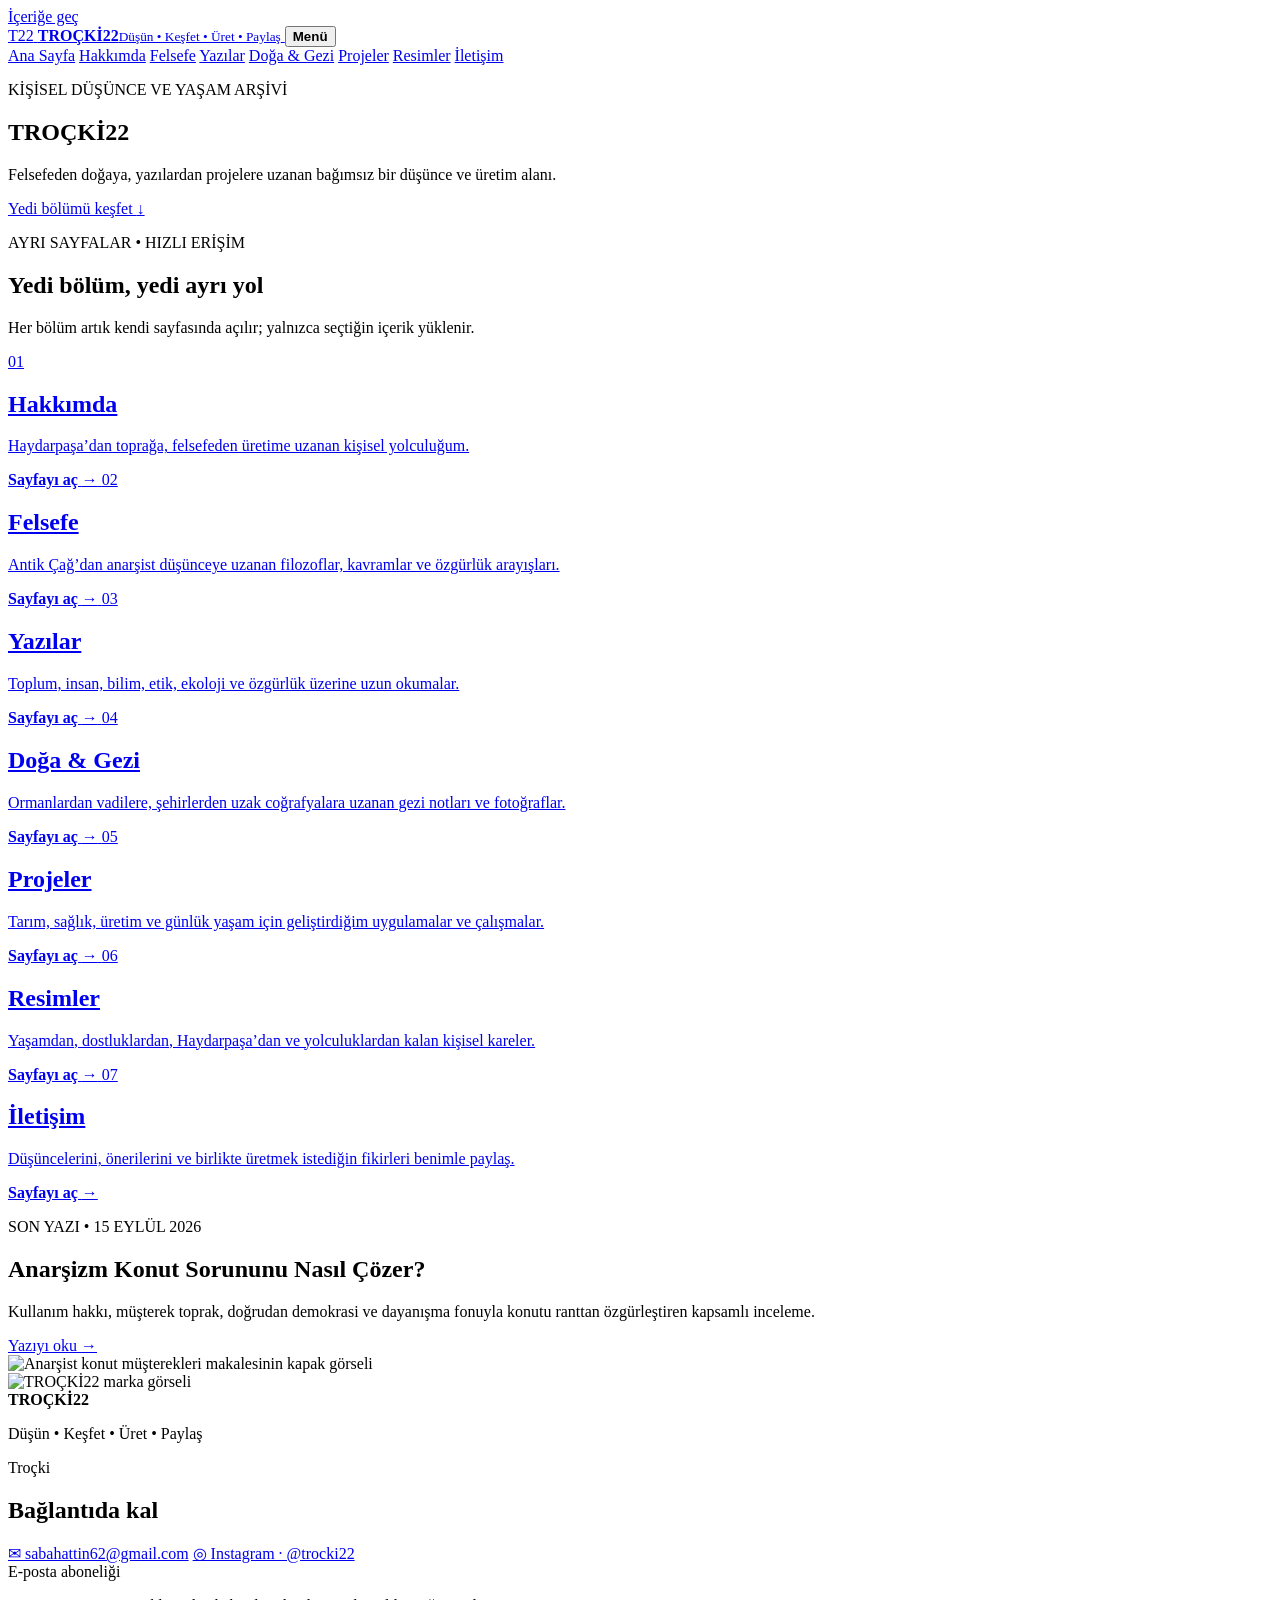
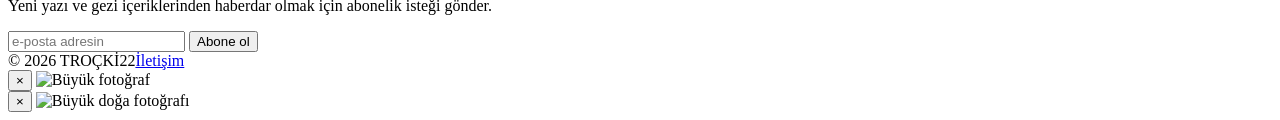
==== index.html @ ba54dfe8 "Add files via upload" ====
<!doctype html>
<html lang="tr">
<head>
  <meta charset="utf-8">
  <meta name="viewport" content="width=device-width,initial-scale=1,viewport-fit=cover">
  <meta name="description" content="TROÇKİ22 — felsefe, doğa, gezi, yazılar, projeler ve kişisel fotoğraf arşivi.">
  <title>TROÇKİ22 · Düşün, Keşfet, Üret, Paylaş</title>
  <link rel="stylesheet" href="assets/css/legacy.css">
  <link rel="stylesheet" href="assets/css/site.css">
  <script defer src="assets/js/site.js"></script>
</head>
<body data-page="home">
  <a class="skip-link" href="#icerik">İçeriğe geç</a>
<header class="site-header">
  <a class="site-logo" href="index.html" aria-label="TROÇKİ22 ana sayfa">
    <span class="site-logo-mark">T22</span>
    <span><strong>TROÇKİ22</strong><small>Düşün • Keşfet • Üret • Paylaş</small></span>
  </a>
  <button class="nav-toggle" type="button" aria-expanded="false" aria-controls="siteNav">
    <span></span><span></span><span></span><b>Menü</b>
  </button>
  <nav class="site-nav" id="siteNav" aria-label="Ana menü">
    <a href="index.html" aria-current="page" class="active">Ana Sayfa</a>
<a href="hakkimda.html">Hakkımda</a>
<a href="felsefe.html">Felsefe</a>
<a href="yazilar.html">Yazılar</a>
<a href="doga-gezi.html">Doğa &amp; Gezi</a>
<a href="projeler.html">Projeler</a>
<a href="resimler.html">Resimler</a>
<a href="iletisim.html">İletişim</a>
  </nav>
</header>
  <main id="icerik">
    <section class="home-hero" style="--hero-image:url('assets/images/img-61cc40afbd11060c0e41.webp')">
      <div class="home-hero-copy">
        <p class="eyebrow">KİŞİSEL DÜŞÜNCE VE YAŞAM ARŞİVİ</p>
        <h1>TROÇKİ<span>22</span></h1>
        <p>Felsefeden doğaya, yazılardan projelere uzanan bağımsız bir düşünce ve üretim alanı.</p>
        <a href="#bolumler">Yedi bölümü keşfet <span aria-hidden="true">↓</span></a>
      </div>
    </section>
    <section class="home-sections" id="bolumler">
      <header><p class="eyebrow">AYRI SAYFALAR • HIZLI ERİŞİM</p><h2>Yedi bölüm, yedi ayrı yol</h2><p>Her bölüm artık kendi sayfasında açılır; yalnızca seçtiğin içerik yüklenir.</p></header>
      <div class="section-card-grid"><a class="section-card" href="hakkimda.html">
  <span class="section-number">01</span>
  <h2>Hakkımda</h2>
  <p>Haydarpaşa’dan toprağa, felsefeden üretime uzanan kişisel yolculuğum.</p>
  <b>Sayfayı aç <span aria-hidden="true">→</span></b>
</a><a class="section-card" href="felsefe.html">
  <span class="section-number">02</span>
  <h2>Felsefe</h2>
  <p>Antik Çağ’dan anarşist düşünceye uzanan filozoflar, kavramlar ve özgürlük arayışları.</p>
  <b>Sayfayı aç <span aria-hidden="true">→</span></b>
</a><a class="section-card" href="yazilar.html">
  <span class="section-number">03</span>
  <h2>Yazılar</h2>
  <p>Toplum, insan, bilim, etik, ekoloji ve özgürlük üzerine uzun okumalar.</p>
  <b>Sayfayı aç <span aria-hidden="true">→</span></b>
</a><a class="section-card" href="doga-gezi.html">
  <span class="section-number">04</span>
  <h2>Doğa &amp; Gezi</h2>
  <p>Ormanlardan vadilere, şehirlerden uzak coğrafyalara uzanan gezi notları ve fotoğraflar.</p>
  <b>Sayfayı aç <span aria-hidden="true">→</span></b>
</a><a class="section-card" href="projeler.html">
  <span class="section-number">05</span>
  <h2>Projeler</h2>
  <p>Tarım, sağlık, üretim ve günlük yaşam için geliştirdiğim uygulamalar ve çalışmalar.</p>
  <b>Sayfayı aç <span aria-hidden="true">→</span></b>
</a><a class="section-card" href="resimler.html">
  <span class="section-number">06</span>
  <h2>Resimler</h2>
  <p>Yaşamdan, dostluklardan, Haydarpaşa’dan ve yolculuklardan kalan kişisel kareler.</p>
  <b>Sayfayı aç <span aria-hidden="true">→</span></b>
</a><a class="section-card" href="iletisim.html">
  <span class="section-number">07</span>
  <h2>İletişim</h2>
  <p>Düşüncelerini, önerilerini ve birlikte üretmek istediğin fikirleri benimle paylaş.</p>
  <b>Sayfayı aç <span aria-hidden="true">→</span></b>
</a></div>
      <aside class="home-latest-writing">
        <div>
          <p class="eyebrow">SON YAZI • 15 EYLÜL 2026</p>
          <h2>Anarşizm Konut Sorununu Nasıl Çözer?</h2>
          <p>Kullanım hakkı, müşterek toprak, doğrudan demokrasi ve dayanışma fonuyla konutu ranttan özgürleştiren kapsamlı inceleme.</p>
          <a href="yazilar.html#writing-anarsizm-konut-sorunu">Yazıyı oku <span aria-hidden="true">→</span></a>
        </div>
        <img src="assets/images/anarsizm-konut-kapak.webp" alt="Anarşist konut müşterekleri makalesinin kapak görseli" loading="lazy" decoding="async">
      </aside>
    </section>
  </main>
  <footer class="site-footer">
  <div class="footer-grid">
    <div class="footer-brand">
      <img src="assets/images/img-24638239a291be96070a.webp" alt="TROÇKİ22 marka görseli" loading="lazy" decoding="async">
      <div><strong>TROÇKİ22</strong><p>Düşün • Keşfet • Üret • Paylaş</p><span class="signature">Troçki</span></div>
    </div>
    <div class="footer-contact">
      <h2>Bağlantıda kal</h2>
      <a href="mailto:sabahattin62@gmail.com">✉ sabahattin62@gmail.com</a>
      <a href="https://www.instagram.com/trocki22/" target="_blank" rel="noopener">◎ Instagram · @trocki22</a>
    </div>
    <form class="subscribe-form" data-subscribe novalidate>
      <label for="subscribeEmail">E-posta aboneliği</label>
      <p>Yeni yazı ve gezi içeriklerinden haberdar olmak için abonelik isteği gönder.</p>
      <div class="subscribe-row">
        <input id="subscribeEmail" name="email" type="email" inputmode="email" autocomplete="email" placeholder="e-posta adresin" required>
        <button type="submit">Abone ol</button>
      </div>
      <span class="form-status" role="status" aria-live="polite"></span>
    </form>
  </div>
  <div class="footer-bottom"><span>© 2026 TROÇKİ22</span><a href="iletisim.html">İletişim</a></div>
</footer>
  <div class="toast" id="toast" role="status" aria-live="polite"></div>
<div class="lightbox" id="lightbox" onclick="closeLightbox(event)">
  <button aria-label="Fotoğrafı kapat" type="button" onclick="closeLightbox()">×</button>
  <img alt="Büyük fotoğraf" id="lightboxImg">
</div>
<div class="doga-lightbox" id="dogaLightbox" onclick="if(event.target===this) closeDogaLightbox()">
  <button aria-label="Fotoğrafı kapat" class="doga-lightbox-close" type="button" onclick="closeDogaLightbox()">×</button>
  <img alt="Büyük doğa fotoğrafı" id="dogaLightboxImg">
  <div class="doga-lightbox-caption" id="dogaLightboxCaption"></div>
</div>
</body>
</html>
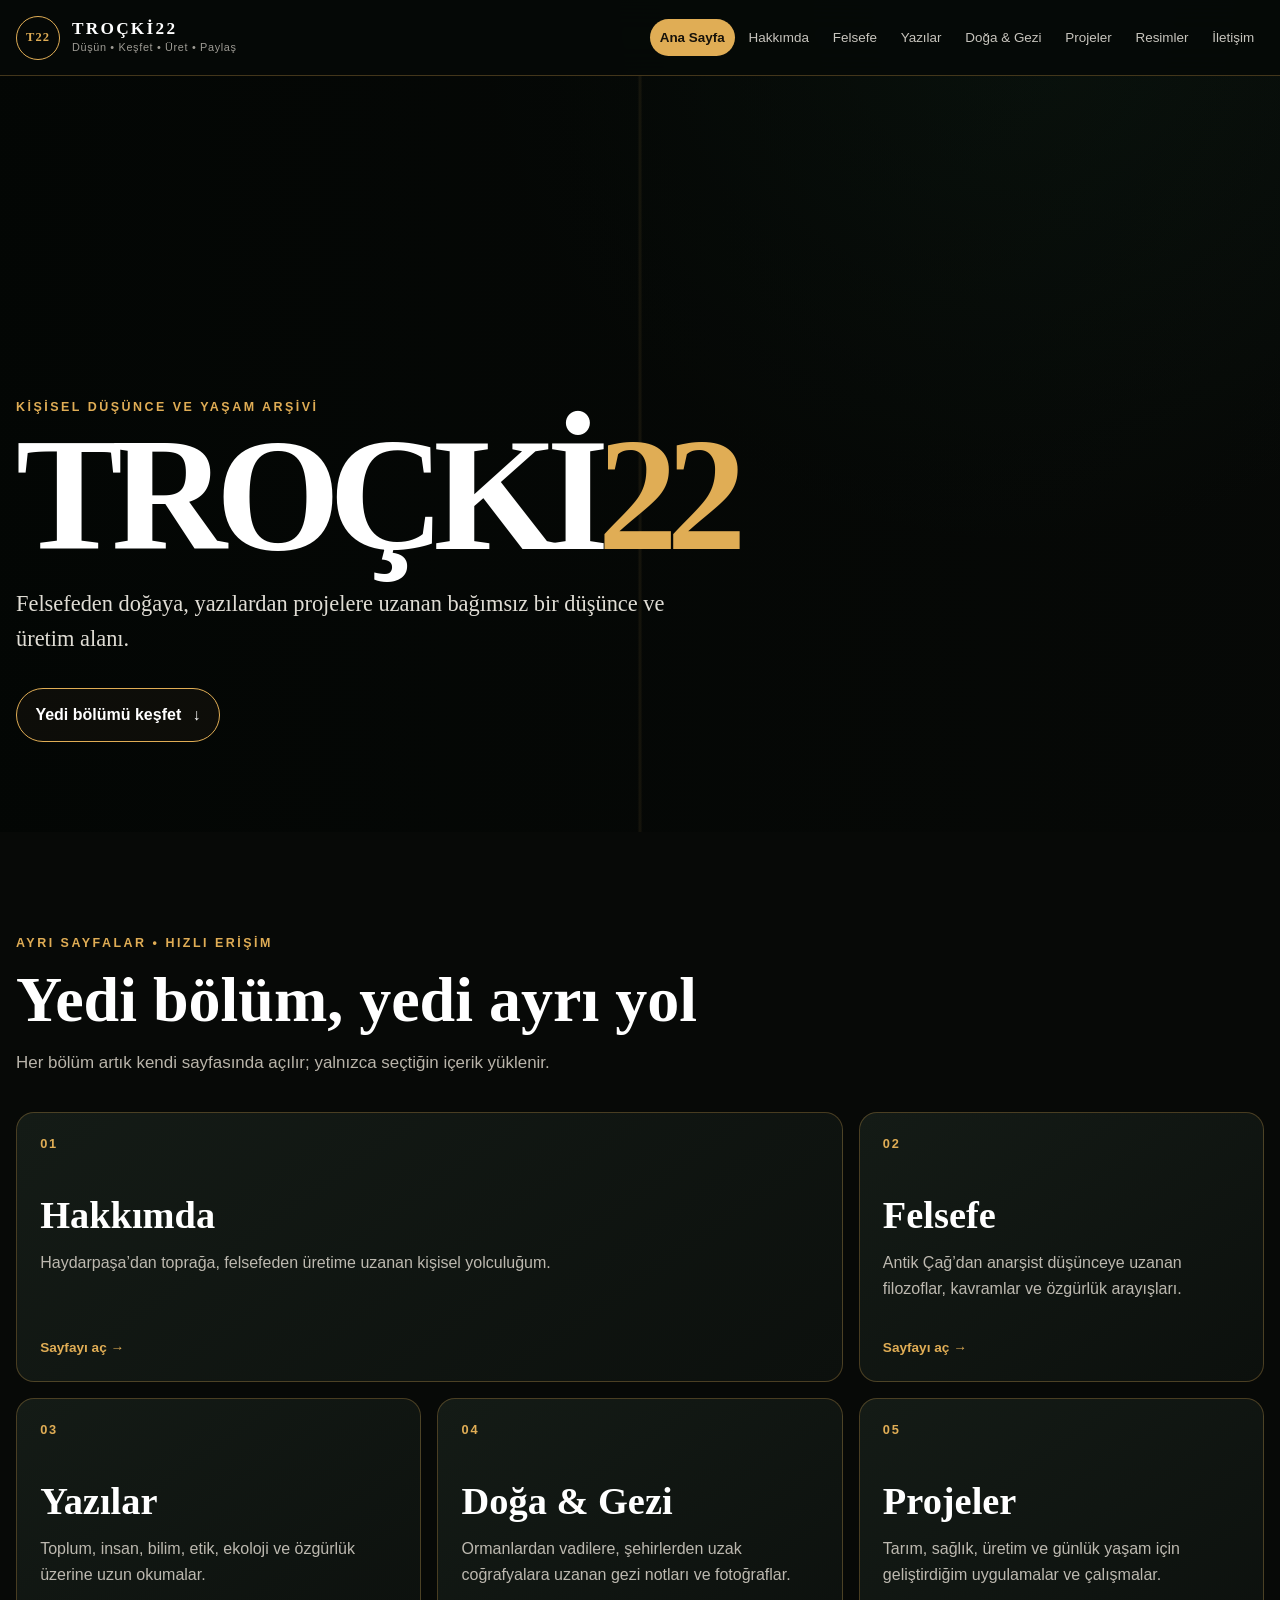
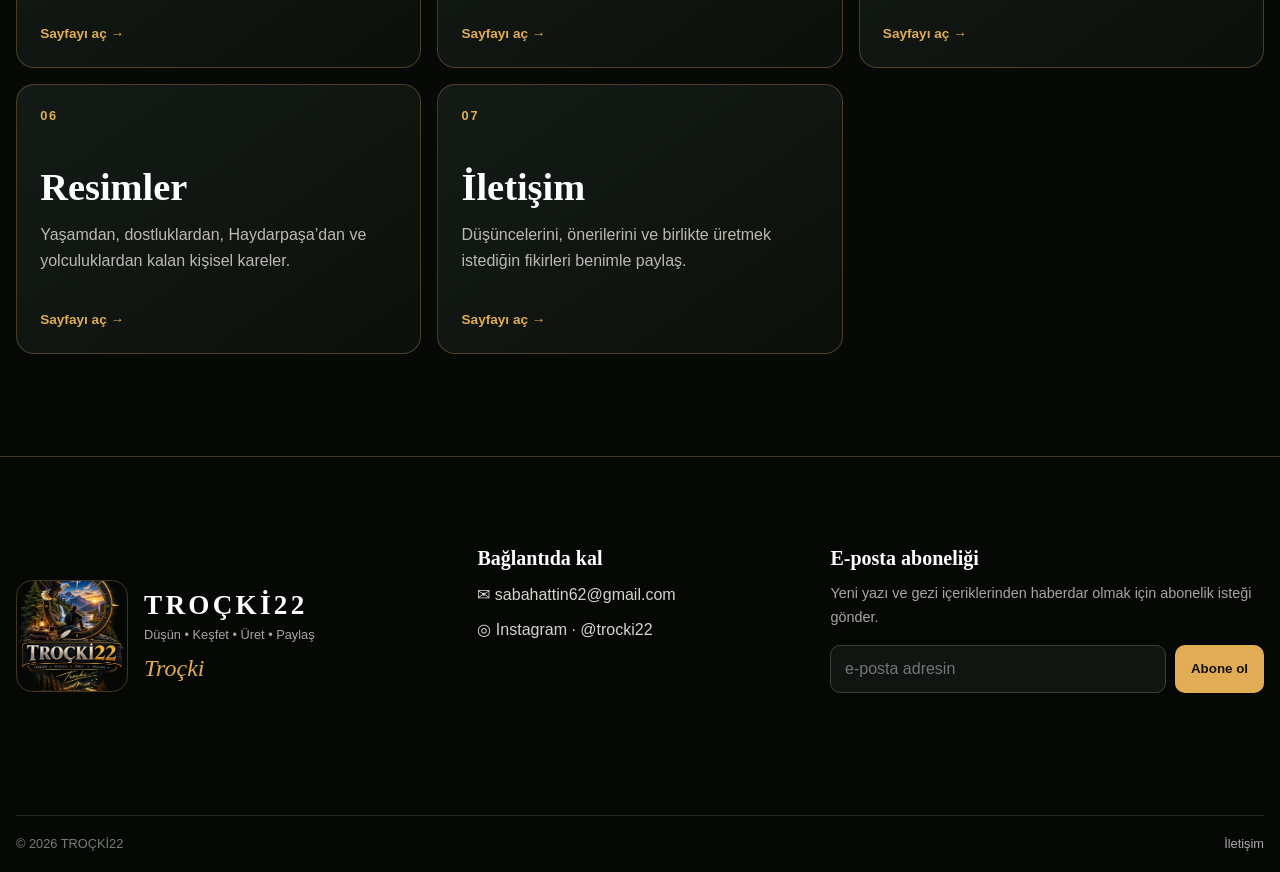
==== commit ed50ad36: "Remove housing article feature from homepage" ====
--- a/index.html
+++ b/index.html
@@ -77,15 +77,6 @@
   <p>Düşüncelerini, önerilerini ve birlikte üretmek istediğin fikirleri benimle paylaş.</p>
   <b>Sayfayı aç <span aria-hidden="true">→</span></b>
 </a></div>
-      <aside class="home-latest-writing">
-        <div>
-          <p class="eyebrow">SON YAZI • 15 EYLÜL 2026</p>
-          <h2>Anarşizm Konut Sorununu Nasıl Çözer?</h2>
-          <p>Kullanım hakkı, müşterek toprak, doğrudan demokrasi ve dayanışma fonuyla konutu ranttan özgürleştiren kapsamlı inceleme.</p>
-          <a href="yazilar.html#writing-anarsizm-konut-sorunu">Yazıyı oku <span aria-hidden="true">→</span></a>
-        </div>
-        <img src="assets/images/anarsizm-konut-kapak.webp" alt="Anarşist konut müşterekleri makalesinin kapak görseli" loading="lazy" decoding="async">
-      </aside>
     </section>
   </main>
   <footer class="site-footer">
--- a/assets/css/legacy.css
+++ b/assets/css/legacy.css
@@ -0,0 +1,1088 @@
+
+*{box-sizing:border-box}
+html{scroll-behavior:smooth;background:#000}
+body{margin:0;background:#000;color:#fff;font-family:Arial,Helvetica,sans-serif}
+.stage{
+  width:min(100vw,864px);
+  aspect-ratio:9/16;
+  margin:0 auto;
+  position:relative;
+  background-image:url("../images/img-17da26f6bfc5b3e4f18c.webp");
+  background-size:100% 100%;
+  background-repeat:no-repeat;
+  background-position:center top;
+}
+.hot{position:absolute;z-index:60;border:0;background:transparent;cursor:pointer;-webkit-tap-highlight-color:transparent}
+.hot:focus-visible{outline:2px solid #e4ad45;outline-offset:-2px;border-radius:10px}
+#menu{left:2%;top:1%;width:8%;height:6%}
+#search{right:1.5%;top:1%;width:8%;height:6%}
+#tr{left:53%;top:1%;width:7%;height:7%}
+#en{left:61%;top:1%;width:7%;height:7%}
+#fr{left:69%;top:1%;width:7%;height:7%}
+#it{left:77%;top:1%;width:7%;height:7%}
+#de{left:85%;top:1%;width:7%;height:7%}
+
+.card{width:29%;height:11.5%}
+#anasayfa{left:4.5%;top:54.5%}
+#hakkimda{left:35.5%;top:54.5%}
+#felsefe{left:66.5%;top:54.5%}
+#yazilar{left:4.5%;top:66.5%}
+#dogagezi{left:35.5%;top:66.5%}
+#projeler{left:66.5%;top:66.5%}
+#resimler{left:4.5%;top:78.5%}
+#iletisim{left:35.5%;top:78.5%}
+#paylas{left:66.5%;top:78.5%}
+#scroll{left:31%;top:91%;width:38%;height:7%}
+
+.drawer{
+ position:fixed;z-index:1000000;left:0;top:0;bottom:0;width:min(320px,82vw);
+ background:rgba(5,8,9,.97);transform:translateX(-105%);transition:.25s;
+ padding:78px 24px 24px;border-right:1px solid rgba(255,255,255,.15)
+}
+.drawer.open{transform:translateX(0)}
+.drawer a{display:block;color:#fff;text-decoration:none;padding:14px 4px;border-bottom:1px solid #222}
+.drawer a:hover{color:#e4ad45}
+.close{position:absolute;right:18px;top:16px;border:0;background:none;color:#fff;font-size:32px}
+.toast{position:fixed;left:50%;bottom:24px;z-index:70;transform:translate(-50%,120px);transition:.2s;
+ background:#101214;border:1px solid #a97825;border-radius:999px;padding:12px 18px;white-space:nowrap}
+.toast.show{transform:translate(-50%,0)}
+.section{max-width:864px;margin:0 auto;padding:70px 24px;background:#0b0d0e;border-top:1px solid #222;min-height:40vh}
+.section h2{font:32px Georgia,serif;color:#e4ad45;margin:0 0 14px}
+.section p{line-height:1.7;color:#ddd}
+@media(min-width:865px){
+ body{background:#050505}
+ .stage{box-shadow:0 0 80px rgba(0,0,0,.75)}
+}
+
+.counter{
+  position:absolute; z-index:8; left:50%; bottom:1.1%;
+  transform:translateX(-50%);
+  display:flex; align-items:center; gap:8px;
+  padding:7px 13px; border:1px solid rgba(228,173,69,.55);
+  border-radius:999px; background:rgba(0,0,0,.58);
+  backdrop-filter:blur(5px); color:#fff;
+  font-size:11px; letter-spacing:.08em;
+}
+.counter strong{color:#e4ad45;font-size:13px}
+
+
+.brand-section{
+  max-width:864px;
+  margin:0 auto;
+  padding:54px 20px 64px;
+  background:linear-gradient(180deg,#0b0d0e 0%,#050505 100%);
+  border-top:1px solid #222;
+  text-align:center;
+}
+.brand-section h2{
+  margin:0 0 10px;
+  font:34px Georgia,serif;
+  letter-spacing:.08em;
+  color:#e4ad45;
+}
+.brand-section p{
+  margin:0 auto 24px;
+  max-width:680px;
+  color:#d7d7d7;
+  line-height:1.7;
+}
+.brand-card{
+  width:min(100%,520px);
+  margin:0 auto;
+  border-radius:22px;
+  overflow:hidden;
+  border:1px solid rgba(228,173,69,.45);
+  box-shadow:0 24px 70px rgba(0,0,0,.55);
+  background:#000;
+}
+.brand-card img{
+  display:block;
+  width:100%;
+  height:auto;
+}
+.brand-sign{
+  margin-top:20px;
+  color:#e4ad45;
+  font:italic 22px Georgia,serif;
+}
+.brand-footer{
+  margin-top:26px;
+  font-size:12px;
+  letter-spacing:.18em;
+  color:#8f8f8f;
+}
+
+
+.gallery-grid{display:grid;grid-template-columns:repeat(2,minmax(0,1fr));gap:12px;margin-top:22px}
+.gallery-item{margin:0;background:#111;border:1px solid #292929;border-radius:13px;overflow:hidden}
+.gallery-item img{width:100%;aspect-ratio:4/5;object-fit:cover;display:block;cursor:pointer}
+.gallery-item figcaption{padding:10px 11px;color:#ddd;font-size:12px}
+@media(min-width:700px){.gallery-grid{grid-template-columns:repeat(3,minmax(0,1fr))}}
+.lightbox{position:fixed;z-index:100;inset:0;background:rgba(0,0,0,.94);display:none;align-items:center;justify-content:center;padding:20px}
+.lightbox.open{display:flex}.lightbox img{max-width:96vw;max-height:92vh;object-fit:contain;border-radius:10px}
+.lightbox button{position:absolute;right:18px;top:12px;border:0;background:none;color:#fff;font-size:38px;cursor:pointer}
+
+.about-design{max-width:1050px;margin:auto;padding:18px 0}.about-design img{display:block;width:100%;height:auto;border:1px solid rgba(228,173,69,.5);border-radius:14px}
+/* --- TROÇKİ22 / Yazılar / Anarşizm dergi düzeni --- */
+.magazine{
+  max-width:1100px;margin:0 auto;padding:8px 0 40px;color:#e8e3d8;
+  font-family:Georgia,"Times New Roman",serif;
+}
+.mag-hero{
+  position:relative;overflow:hidden;border-radius:18px;
+  min-height:430px;padding:56px 48px;display:flex;align-items:flex-end;
+  border:1px solid rgba(219,160,61,.42);
+  background:
+    radial-gradient(circle at 78% 28%,rgba(220,51,47,.28),transparent 28%),
+    linear-gradient(135deg,rgba(6,7,8,.96) 0 47%,rgba(116,15,18,.96) 47% 69%,rgba(5,5,6,.98) 69% 100%);
+  box-shadow:0 28px 75px rgba(0,0,0,.42)
+}
+.mag-hero:after{
+  content:"Ⓐ";position:absolute;right:6%;top:3%;font-size:250px;line-height:1;
+  color:rgba(223,170,69,.11);font-family:Arial,sans-serif;font-weight:700
+}
+.mag-kicker{font:700 12px/1.4 Arial,sans-serif;letter-spacing:.24em;color:#e0a844;text-transform:uppercase}
+.mag-title{font-size:clamp(42px,7vw,88px);line-height:.92;margin:12px 0 18px;color:#f2eee5;max-width:780px}
+.mag-deck{font-size:20px;line-height:1.55;max-width:730px;color:#d5cdc0}
+.mag-byline{margin-top:20px;font:13px/1.5 Arial,sans-serif;letter-spacing:.08em;color:#dba23e}
+.mag-grid{display:grid;grid-template-columns:minmax(0,1fr) 330px;gap:38px;margin-top:34px}
+.mag-copy{font-size:18px;line-height:1.78;color:#ded9cf}
+.mag-copy p{margin:0 0 22px}
+.mag-copy h3{font-size:30px;line-height:1.15;margin:42px 0 14px;color:#e2a944}
+.mag-copy h3:first-child{margin-top:0}
+.mag-copy .drop:first-letter{
+  float:left;font-size:74px;line-height:.72;padding:11px 10px 0 0;color:#d83939;font-weight:700
+}
+.mag-aside{position:relative}
+.mag-sticky{position:sticky;top:18px;display:grid;gap:18px}
+.mag-card{
+  border:1px solid rgba(218,161,61,.35);border-radius:16px;padding:22px;
+  background:linear-gradient(180deg,#111416,#0a0c0e)
+}
+.mag-card h4{margin:0 0 12px;color:#e1aa49;font-size:19px}
+.mag-card p,.mag-card li{font:14px/1.65 Arial,sans-serif;color:#cbc7bf}
+.mag-card ul{margin:0;padding-left:18px}
+.mag-visual{border-radius:16px;overflow:hidden;border:1px solid rgba(218,161,61,.35);background:#0d0f11}
+.mag-visual svg{display:block;width:100%;height:auto}
+.pullquote{
+  margin:34px 0;padding:26px 30px;border-left:4px solid #d83d3d;
+  background:linear-gradient(90deg,rgba(174,31,31,.18),rgba(222,166,61,.04));
+  font-size:27px;line-height:1.35;color:#f0e9dc
+}
+.timeline{display:grid;grid-template-columns:repeat(4,1fr);gap:10px;margin:30px 0}
+.timebox{background:#0d1012;border:1px solid #2d3134;border-radius:12px;padding:16px}
+.timebox strong{display:block;color:#dfaa48;font-size:16px;margin-bottom:6px}
+.timebox span{font:12px/1.45 Arial,sans-serif;color:#bdb9b1}
+.mag-full-visual{
+ margin:36px 0;border:1px solid rgba(218,161,61,.35);border-radius:18px;overflow:hidden;background:#090b0c
+}
+.mag-full-visual svg{display:block;width:100%;height:auto}
+.mag-principles{display:grid;grid-template-columns:repeat(2,1fr);gap:12px;margin:20px 0 28px}
+.principle{padding:18px;border-radius:12px;background:#101315;border:1px solid #2a2f32;font:14px/1.55 Arial,sans-serif;color:#d3cec4}
+.principle b{color:#dfa947}
+.mag-end{
+  margin-top:44px;padding:34px;border-radius:16px;border:1px solid rgba(218,161,61,.38);
+  background:linear-gradient(135deg,#111416,#0c0d0f);text-align:center
+}
+.mag-end blockquote{margin:0 auto 18px;max-width:800px;font-size:28px;line-height:1.45;color:#f0e8db}
+.mag-sign{font:italic 28px/1 Georgia,serif;color:#dca343}
+.article-top{display:flex;justify-content:space-between;align-items:center;gap:12px;margin:0 0 20px}
+.article-top h2{margin:0!important}
+.article-badge{font:11px Arial,sans-serif;letter-spacing:.12em;padding:8px 12px;border:1px solid #7f5f2b;border-radius:999px;color:#e2ad4a}
+@media(max-width:820px){
+ .mag-hero{min-height:360px;padding:38px 24px}.mag-hero:after{font-size:160px}
+ .mag-grid{grid-template-columns:1fr}.mag-sticky{position:static}
+ .timeline{grid-template-columns:repeat(2,1fr)}.mag-principles{grid-template-columns:1fr}
+ .mag-copy{font-size:17px}.mag-title{font-size:48px}
+}
+
+
+.lala-wrap{max-width:1100px;margin:auto;padding:12px 0 42px}
+.lala-cover{border:1px solid rgba(216,162,61,.4);border-radius:16px;overflow:hidden;background:#090c0a;box-shadow:0 24px 60px rgba(0,0,0,.4)}
+.lala-cover img{display:block;width:100%;height:auto}
+.lala-text{max-width:900px;margin:34px auto 0;color:#dedbd2;font:18px/1.8 Georgia,'Times New Roman',serif}
+.lala-text h3{color:#dca542;font-size:30px;margin:38px 0 12px}
+.lala-text .intro:first-letter{float:left;font-size:72px;line-height:.72;padding:12px 10px 0 0;color:#84a941;font-weight:bold}
+.lala-quote{margin:32px 0;padding:24px 28px;border-left:4px solid #dca542;background:#101510;color:#eee7d9;font-size:25px;line-height:1.45}
+.lala-note{display:grid;grid-template-columns:repeat(3,1fr);gap:12px;margin:28px 0}
+.lala-note div{padding:17px;border:1px solid #30392b;border-radius:12px;background:#0e120e;font:14px/1.55 Arial,sans-serif;color:#cbc9c1}
+.lala-note b{display:block;color:#dca542;margin-bottom:5px}
+.lala-sign{text-align:right;color:#dca542;font:italic 28px Georgia,serif;margin-top:28px}
+@media(max-width:760px){.lala-note{grid-template-columns:1fr}.lala-text{font-size:17px}.lala-text h3{font-size:26px}}
+
+.new-photo-set{margin:30px auto 10px;max-width:1100px}
+.new-photo-set h3{color:#dca542;font-size:28px;margin:0 0 18px}
+.new-photo-grid{display:grid;grid-template-columns:repeat(3,1fr);gap:14px}
+.photo-card{margin:0;background:#0b0d0e;border:1px solid rgba(220,165,66,.38);border-radius:14px;overflow:hidden}
+.photo-card img{display:block;width:100%;height:430px;object-fit:cover}
+@media(max-width:800px){.new-photo-grid{grid-template-columns:repeat(2,1fr)}.photo-card img{height:330px}}
+@media(max-width:520px){.new-photo-grid{grid-template-columns:1fr}.photo-card img{height:auto}}
+
+/* Filozoflar kütüphanesi */
+.phil-section{max-width:1120px;margin:0 auto;padding:10px 0 50px}
+.phil-visual{border:1px solid rgba(220,164,65,.42);border-radius:16px;overflow:hidden;margin-bottom:30px;background:#080a0b}
+.phil-visual img{display:block;width:100%;height:auto}
+.phil-intro{display:flex;justify-content:space-between;gap:24px;align-items:end;margin:18px 0 28px}
+.phil-intro h2{margin:0!important;font:700 clamp(38px,6vw,72px)/.95 Georgia,serif;color:#e0a743}
+.phil-intro p{max-width:610px;margin:0;color:#cfc9bd;font:16px/1.65 Arial,sans-serif}
+.phil-grid{display:grid;grid-template-columns:repeat(3,minmax(0,1fr));gap:16px}
+.phil-card{appearance:none;text-align:left;padding:0;border:1px solid #55401e;border-radius:15px;overflow:hidden;background:linear-gradient(180deg,#111416,#0b0d0f);color:#eee;cursor:pointer;transition:.2s;display:flex;min-height:210px}
+.phil-card:hover{transform:translateY(-3px);border-color:#dca43f;box-shadow:0 14px 34px rgba(0,0,0,.35)}
+.phil-portrait{width:34%;min-width:95px;background:radial-gradient(circle at 45% 30%,#4a3a24,#111 70%);display:flex;align-items:center;justify-content:center;font:700 44px Georgia,serif;color:#dca43f;border-right:1px solid #332816}
+.phil-meta{padding:16px 15px}
+.phil-meta h3{margin:0 0 4px;color:#e1aa49;font:700 20px Georgia,serif}
+.phil-years{color:#d9d3c8;font:13px Arial,sans-serif}
+.phil-group{color:#a78a53;font:11px Arial,sans-serif;letter-spacing:.12em;text-transform:uppercase;margin-top:5px}
+.phil-meta p{font:13px/1.5 Arial,sans-serif;color:#c7c3bb;margin:12px 0}
+.phil-read{font:12px Arial,sans-serif;color:#e0a743}
+.phil-modal{position:fixed;z-index:500;inset:0;background:rgba(0,0,0,.92);display:none;align-items:center;justify-content:center;padding:20px}
+.phil-modal.open{display:flex}
+.phil-dialog{width:min(900px,96vw);max-height:92vh;overflow:auto;background:#0c0f11;border:1px solid #8d6425;border-radius:18px;box-shadow:0 35px 90px rgba(0,0,0,.7);position:relative}
+.phil-close{position:absolute;right:16px;top:10px;border:0;background:none;color:#fff;font-size:36px;cursor:pointer;z-index:2}
+.phil-dialog-head{display:flex;gap:22px;align-items:center;padding:32px;background:linear-gradient(135deg,#16191b,#321316)}
+.phil-dialog-portrait{width:120px;height:120px;border-radius:50%;display:flex;align-items:center;justify-content:center;background:#0b0d0e;border:2px solid #dba33e;color:#dba33e;font:700 42px Georgia,serif}
+.phil-dialog-head h2{margin:5px 0 4px!important;color:#f2eee5;font:700 38px Georgia,serif}
+.phil-body{padding:30px 34px 36px;color:#ddd7cd;font:17px/1.75 Georgia,serif}
+.phil-body h4{font-size:22px;color:#dca43f;margin:24px 0 8px}
+.phil-body h4:first-child{margin-top:0}
+.phil-body blockquote{margin:14px 0 26px;padding:18px 22px;border-left:4px solid #b62b32;background:#141719;color:#efe8db;font-size:22px}
+.phil-back{border:1px solid #8d6425;border-radius:999px;padding:11px 17px;background:#121416;color:#e0a743;cursor:pointer}
+@media(max-width:900px){.phil-grid{grid-template-columns:repeat(2,1fr)}}
+@media(max-width:600px){.phil-grid{grid-template-columns:1fr}.phil-intro{display:block}.phil-intro p{margin-top:12px}.phil-dialog-head{padding:24px}.phil-dialog-portrait{width:86px;height:86px;font-size:32px}.phil-body{padding:24px}.phil-dialog-head h2{font-size:30px}}
+
+
+.spinoza-article{max-width:1050px;margin:42px auto;border:1px solid #6f5227;border-radius:18px;overflow:hidden;background:#0b0e0f;color:#ddd}
+.spz-hero{padding:50px 36px;background:linear-gradient(135deg,#111517,#351519);position:relative}
+.spz-hero h2{font:700 clamp(38px,6vw,68px)/1 Georgia,serif!important;color:#f0eadf!important;margin:10px 0 14px!important}
+.spz-kicker{font:700 11px Arial;letter-spacing:.2em;color:#dca542}.spz-deck{font:19px/1.5 Georgia;color:#d2cbc0;max-width:760px}
+.spz-body{max-width:850px;margin:auto;padding:34px;color:#ded8ce;font:18px/1.82 Georgia,serif}.spz-body h3{color:#dca542;font-size:29px;margin:38px 0 10px}
+.spz-quote{margin:28px 0;padding:23px;border-left:4px solid #b62d34;background:#131617;font-size:24px;line-height:1.45}
+.spz-diagram{margin:30px 0;padding:25px;border:1px solid #5a4524;border-radius:14px;background:#101315}.spz-flow{display:grid;grid-template-columns:1fr auto 1fr;gap:14px;align-items:center}
+.spz-node{padding:20px;text-align:center;border:1px solid #3c4244;border-radius:12px}.spz-node b{display:block;color:#e0a743;font-size:20px}.spz-eq{font-size:32px;color:#b42e34}
+.spz-three{display:grid;grid-template-columns:repeat(3,1fr);gap:12px;margin:25px 0}.spz-three div{padding:17px;border:1px solid #303638;border-radius:12px;background:#101416;font:14px/1.5 Arial}.spz-three b{display:block;color:#dca542}
+.spz-sign{text-align:right;color:#dca542;font:italic 28px Georgia;margin-top:25px}@media(max-width:700px){.spz-body{padding:24px;font-size:17px}.spz-flow,.spz-three{grid-template-columns:1fr}.spz-eq{text-align:center}}
+
+/* Yazılar: kart -> tıklayınca ayrıntılı makale */
+.writings-library{max-width:1100px;margin:0 auto;padding:10px 0 36px}
+.writings-head{display:flex;justify-content:space-between;gap:20px;align-items:end;margin-bottom:24px}
+.writings-head h2{margin:0!important;font:700 clamp(38px,6vw,70px)/1 Georgia,serif;color:#e0a743}
+.writings-head p{max-width:620px;margin:0;color:#c9c5bd;font:15px/1.6 Arial,sans-serif}
+.writing-cards{display:grid;grid-template-columns:repeat(2,minmax(0,1fr));gap:18px}
+.writing-card{
+  text-align:left;border:1px solid rgba(220,164,65,.4);border-radius:16px;padding:0;
+  background:linear-gradient(180deg,#121517,#0b0d0f);overflow:hidden;color:#eee;cursor:pointer;
+  transition:.2s;appearance:none
+}
+.writing-card:hover{transform:translateY(-3px);border-color:#dca43f;box-shadow:0 14px 34px rgba(0,0,0,.35)}
+.writing-card-cover{height:180px;display:flex;align-items:flex-end;padding:22px;background:
+ radial-gradient(circle at 85% 20%,rgba(176,38,43,.32),transparent 28%),
+ linear-gradient(135deg,#101416,#2a1518 58%,#0b0d0e)}
+.writing-card:nth-child(2) .writing-card-cover{background:
+ radial-gradient(circle at 80% 20%,rgba(220,164,65,.22),transparent 28%),
+ linear-gradient(135deg,#0f1315,#171a1d 58%,#0b0d0e)}
+.writing-card-kicker{font:700 10px Arial,sans-serif;letter-spacing:.18em;color:#dca542;text-transform:uppercase}
+.writing-card-body{padding:20px}
+.writing-card h3{margin:0 0 8px;color:#f0eadf;font:700 27px/1.1 Georgia,serif}
+.writing-card p{margin:0;color:#c7c2b9;font:14px/1.55 Arial,sans-serif}
+.writing-open{display:inline-block;margin-top:16px;color:#e0a743;font:12px Arial,sans-serif}
+.article-detail{display:none;max-width:1100px;margin:0 auto}
+.article-detail.open{display:block}
+.writings-list.hidden{display:none}
+.back-writings{
+  margin:8px 0 18px;border:1px solid #8d6425;border-radius:999px;padding:11px 18px;
+  background:#111416;color:#e0a743;cursor:pointer;font:13px Arial,sans-serif
+}
+@media(max-width:760px){.writing-cards{grid-template-columns:1fr}.writings-head{display:block}.writings-head p{margin-top:12px}}
+
+
+/* Anarşizmin konut sorununa çözüm projesi — TROÇKİ22 dergi yazısı */
+.housing-writing-card{grid-column:1/-1}
+.housing-writing-card .writing-card-cover{
+  min-height:270px;height:auto;
+  background:linear-gradient(90deg,rgba(4,10,7,.9),rgba(4,10,7,.25)),url('../images/anarsizm-konut-yerlesim.webp') center/cover no-repeat;
+}
+.housing-writing-card .writing-card-kicker{font-size:12px;color:#f0bd61}
+.housing-magazine{overflow:hidden;border:1px solid rgba(220,164,65,.44);border-radius:20px;background:#090d0b;color:#e9e2d6;box-shadow:0 24px 65px rgba(0,0,0,.44)}
+.housing-hero{position:relative;min-height:590px;display:flex;align-items:flex-end;background:#101713}
+.housing-hero>img{position:absolute;inset:0;width:100%;height:100%;object-fit:cover}
+.housing-hero:after{content:"";position:absolute;inset:0;background:linear-gradient(180deg,rgba(0,0,0,.1),rgba(4,10,7,.95))}
+.housing-hero-copy{position:relative;z-index:1;padding:52px clamp(24px,6vw,72px)}
+.housing-kicker{color:#efb657;font:700 11px Arial,sans-serif;letter-spacing:.18em;text-transform:uppercase}
+.housing-hero h1{max-width:900px;margin:12px 0 16px;color:#fff5e6;font:700 clamp(38px,6vw,74px)/.98 Georgia,serif}
+.housing-deck{max-width:760px;color:#e6ddd0;font:italic clamp(19px,2.6vw,29px)/1.42 Georgia,serif}
+.housing-byline{margin-top:20px;color:#d9a64e;font:700 12px Arial,sans-serif;letter-spacing:.08em}
+.housing-body{max-width:920px;margin:auto;padding:42px clamp(22px,5vw,64px) 64px;font:18px/1.82 Georgia,serif}
+.housing-body>p:first-child:first-letter{float:left;margin:7px 9px 0 0;color:#dfa747;font:700 70px/.75 Georgia,serif}
+.housing-body h2{margin:46px 0 14px;color:#e7ad4d;font:700 clamp(27px,4vw,40px)/1.12 Georgia,serif;border-bottom:1px solid rgba(220,164,65,.5);padding-bottom:9px}
+.housing-body h3{margin:30px 0 8px;color:#d7b77f;font:700 23px/1.2 Georgia,serif}
+.housing-body p{margin:0 0 20px}
+.housing-callout{margin:32px 0;padding:24px 26px;border:1px solid #9d6537;border-left:5px solid #dfa747;background:#121912;color:#f1e8d9;font:italic 24px/1.45 Georgia,serif}
+.housing-photo{margin:34px 0}.housing-photo img{display:block;width:100%;border-radius:17px;border:1px solid rgba(220,164,65,.35)}
+.housing-photo figcaption{margin-top:9px;color:#aaa69e;font:12px/1.45 Arial,sans-serif;text-align:center}
+.housing-table-wrap{overflow-x:auto;margin:28px 0}.housing-table{width:100%;border-collapse:collapse;font:15px/1.45 Arial,sans-serif}
+.housing-table th{padding:15px;text-align:left;background:#315c45;color:#fff4df;border:1px solid #6d806f}
+.housing-table td{padding:14px;background:#111713;border:1px solid #455149;color:#e5ded2}.housing-table tr:nth-child(even) td{background:#171a14}
+.housing-points{display:grid;grid-template-columns:repeat(2,minmax(0,1fr));gap:13px;margin:28px 0}
+.housing-point{padding:17px;border:1px solid rgba(220,164,65,.3);border-radius:12px;background:#101512;font:15px/1.55 Arial,sans-serif}
+.housing-point b{display:block;margin-bottom:5px;color:#e0aa4e}
+.housing-steps{counter-reset:housing-step;display:grid;gap:14px;margin:28px 0}
+.housing-step{position:relative;padding:20px 20px 20px 66px;border:1px solid #38473d;border-radius:13px;background:#101512;font:16px/1.6 Arial,sans-serif}
+.housing-step:before{counter-increment:housing-step;content:counter(housing-step);position:absolute;left:18px;top:18px;width:32px;height:32px;border-radius:50%;display:grid;place-items:center;background:#8b4a36;color:#fff;font-weight:700}
+.housing-step b{color:#e6b15a}.housing-faq{margin:18px 0;padding:20px 0;border-bottom:1px solid #29332d}
+.housing-faq b{display:block;margin-bottom:7px;color:#e0aa4e;font:700 20px Georgia,serif}
+.housing-end{margin-top:42px;padding:30px;border:1px solid #9d6537;background:#15150f;text-align:center;color:#f4e8d4;font:italic 27px/1.4 Georgia,serif}
+.housing-sign{text-align:right;margin:30px 0 8px;color:#d9994c;font:italic 34px Georgia,serif}.housing-bottom-back{display:block;margin:12px auto 0}
+@media(max-width:700px){.housing-hero{min-height:500px}.housing-hero-copy{padding:36px 22px}.housing-body{font-size:17px;padding:30px 20px 48px}.housing-points{grid-template-columns:1fr}.housing-callout{font-size:21px}.housing-table{min-width:690px}}
+
+
+/* === TROÇKİ22 TEMİZ TIKLA-AÇ BÖLÜMLERİ === */
+.fold-library{
+  max-width:1100px;margin:0 auto;padding:12px 0 44px;
+}
+.fold-head{
+  display:flex;justify-content:space-between;gap:22px;align-items:end;
+  margin-bottom:22px;
+}
+.fold-head h2{
+  margin:0!important;
+  font:700 clamp(38px,6vw,70px)/1 Georgia,serif;
+  color:#e0a743;
+}
+.fold-head p{
+  max-width:620px;margin:0;color:#c9c5bd;
+  font:15px/1.6 Arial,sans-serif;
+}
+.fold-card{
+  border:1px solid rgba(220,164,65,.42);
+  border-radius:18px;overflow:hidden;background:#0d1012;
+  margin-bottom:18px;
+}
+.fold-card>summary{
+  list-style:none;cursor:pointer;display:block;outline:none;
+}
+.fold-card>summary::-webkit-details-marker{display:none}
+.fold-cover{
+  min-height:195px;padding:26px;display:flex;align-items:flex-end;
+  background:
+    radial-gradient(circle at 82% 20%,rgba(220,164,65,.18),transparent 26%),
+    linear-gradient(135deg,#0c1012,#1a1e20 58%,#0b0d0f);
+}
+.fold-card.nature .fold-cover{
+  background:
+    radial-gradient(circle at 82% 20%,rgba(71,125,65,.42),transparent 30%),
+    linear-gradient(135deg,#0c120e,#162519 58%,#0a0d0b);
+}
+.fold-kicker{
+  font:700 10px Arial,sans-serif;letter-spacing:.18em;
+  color:#dca542;text-transform:uppercase;margin-bottom:8px;
+}
+.fold-cover h3{
+  margin:0 0 8px;color:#f0eadf;
+  font:700 clamp(28px,4vw,42px)/1.08 Georgia,serif;
+}
+.fold-cover p{
+  margin:0;max-width:760px;color:#cbc6bd;
+  font:14px/1.55 Arial,sans-serif;
+}
+.fold-open{
+  display:inline-block;margin-top:15px;color:#e0a743;
+  font:12px Arial,sans-serif;
+}
+.fold-card[open] .fold-open{display:none}
+.fold-card[open] .fold-cover{min-height:115px}
+.fold-detail{
+  padding:24px;border-top:1px solid rgba(220,164,65,.28);
+  background:#090c0d;
+}
+.fold-note{
+  text-align:center;color:#9d978d;font:12px Arial,sans-serif;
+  margin:4px 0 18px;
+}
+.about-copy{
+  max-width:880px;margin:26px auto 0;color:#ded8cf;
+  font:18px/1.78 Georgia,serif;
+}
+.about-copy h3{color:#dca542;font-size:30px}
+.about-copy p{margin:0 0 20px}
+.about-copy blockquote{
+  margin:26px 0;padding:22px 26px;border-left:4px solid #dca542;
+  background:#111416;color:#efe8dc;font-size:23px;line-height:1.45;
+}
+.about-sign{
+  text-align:right;color:#dca542;
+  font:italic 28px Georgia,serif;
+}
+@media(max-width:760px){
+  .fold-head{display:block}
+  .fold-head p{margin-top:12px}
+  .fold-cover{min-height:165px;padding:21px}
+  .fold-detail{padding:15px}
+  .about-copy{font-size:17px}
+}
+
+
+.phil-writing-cover{position:relative;min-height:180px;align-items:center!important;gap:18px}
+.phil-writing-avatar{width:92px;height:92px;border-radius:50%;display:flex;align-items:center;justify-content:center;border:2px solid #dca43f;background:#0b0d0e;color:#dca43f;font:700 32px Georgia,serif;flex:0 0 auto}
+.phil-writing-detail .phil-article{margin-top:0}
+
+
+.phil-test-hero{
+  max-width:1120px;margin:0 auto 28px;border:1px solid rgba(220,164,65,.45);
+  border-radius:16px;overflow:hidden;background:#080a0b;box-shadow:0 18px 50px rgba(0,0,0,.35)
+}
+.phil-test-hero img{display:block;width:100%;height:auto}
+
+
+.visual-phil-wrap{max-width:1536px;margin:0 auto;position:relative}
+.visual-phil-wrap img{display:block;width:100%;height:auto}
+.phil-hotspot{position:absolute;border:0;background:transparent;cursor:pointer;-webkit-tap-highlight-color:transparent}
+.phil-hotspot:focus-visible{outline:2px solid #e0a743;outline-offset:-3px;border-radius:12px}
+.vphil-modal{position:fixed;z-index:1000;inset:0;background:rgba(0,0,0,.92);display:none;align-items:center;justify-content:center;padding:18px}
+.vphil-modal.open{display:flex}
+.vphil-dialog{width:min(900px,96vw);max-height:92vh;overflow:auto;background:#0b0e10;border:1px solid #80602a;border-radius:18px;box-shadow:0 30px 90px rgba(0,0,0,.7)}
+.vphil-head{display:flex;gap:22px;align-items:center;padding:28px;background:linear-gradient(135deg,#15191b,#25161a)}
+.vphil-head h2{margin:0 0 5px!important;color:#f2eee5;font:700 38px Georgia,serif}
+.vphil-avatar{width:110px;height:110px;border-radius:50%;display:flex;align-items:center;justify-content:center;border:2px solid #dca43f;color:#dca43f;font:700 38px Georgia,serif;background:#0b0d0e;flex:0 0 auto}
+.vphil-body{padding:28px 32px 34px;color:#ddd7cd;font:17px/1.75 Georgia,serif}
+.vphil-body h3{color:#dca43f;font-size:24px;margin:26px 0 8px}.vphil-body h3:first-child{margin-top:0}
+.vphil-body blockquote{margin:20px 0;padding:18px 22px;border-left:4px solid #b62e34;background:#141719;color:#efe8db;font-size:22px;line-height:1.45}
+.vphil-x{float:right;margin:10px 14px 0 0;border:0;background:none;color:#fff;font-size:34px;cursor:pointer}
+.vphil-back{border:1px solid #8d6425;border-radius:999px;padding:11px 17px;background:#111416;color:#e0a743;cursor:pointer}
+@media(max-width:700px){.vphil-head h2{font-size:30px}.vphil-avatar{width:82px;height:82px;font-size:28px}.vphil-body{padding:22px;font-size:16px}}
+
+
+/* Doğa & Gezi temiz sürüm */
+.nature-clean{max-width:1100px;margin:0 auto;padding:12px 0 45px}
+.nature-clean-head{margin-bottom:24px}
+.nature-clean-head h2{margin:8px 0 10px!important;font:700 clamp(38px,6vw,70px)/1 Georgia,serif;color:#e0a743}
+.nature-clean-head p{max-width:780px;color:#c9c5bd;font:15px/1.6 Arial,sans-serif}
+.nature-clean-grid{display:grid;grid-template-columns:repeat(2,1fr);gap:18px}
+.nature-clean-card{border:1px solid rgba(220,164,65,.42);border-radius:17px;overflow:hidden;background:#0d1012}
+.nature-clean-cover{min-height:240px;padding:26px;display:flex;flex-direction:column;justify-content:flex-end;color:#fff}
+.laladere-cover{background:radial-gradient(circle at 78% 20%,rgba(80,135,68,.42),transparent 30%),linear-gradient(135deg,#0d1510,#1c2a1c)}
+.bird-cover-clean{background:radial-gradient(circle at 78% 20%,rgba(123,162,204,.38),transparent 30%),linear-gradient(135deg,#101923,#25344a 60%,#17120c)}
+.nature-clean-kicker{font:700 10px Arial;letter-spacing:.18em;color:#e0ac4d;text-transform:uppercase}
+.nature-clean-cover h3{margin:8px 0;color:#f1ece3;font:700 31px/1.1 Georgia,serif}
+.nature-clean-cover p{margin:0;color:#d3cec5;font:14px/1.5 Arial}
+.nature-clean-card-body{padding:18px}
+.nature-clean-card-body button,.nature-clean-back{border:1px solid #8d6425;border-radius:999px;padding:11px 16px;background:#111416;color:#e0a743;cursor:pointer}
+.nature-clean-detail{display:none}
+.nature-clean-detail.open{display:block}
+.nature-clean-list.hidden{display:none}
+.nature-clean-back{margin:4px 0 18px}.nature-clean-back.bottom{margin-top:24px}
+.bird-clean-article{border:1px solid #40504a;border-radius:18px;overflow:hidden;background:#0a0d0f}
+.bird-clean-hero{position:relative;min-height:420px;background:linear-gradient(135deg,#172536,#4a331d)}
+.bird-clean-hero img{position:absolute;inset:0;width:100%;height:100%;object-fit:cover}
+.bird-clean-overlay{position:absolute;inset:0;background:linear-gradient(0deg,rgba(4,7,8,.93),rgba(4,7,8,.12))}
+.bird-clean-title{position:absolute;left:35px;right:30px;bottom:34px;z-index:2}
+.bird-clean-title h2{margin:8px 0 0!important;color:#fff!important;font:700 clamp(45px,8vw,82px)/.95 Georgia,serif}
+.bird-clean-title h3{margin:8px 0;color:#e3b35c;font:italic 700 clamp(25px,4vw,40px) Georgia}
+.bird-clean-body{padding:clamp(22px,5vw,55px);color:#ddd8cf;font:18px/1.8 Georgia,serif}
+.bird-clean-lead{font-size:22px}
+.bird-clean-body h3{color:#e2ac4e;font-size:29px;margin:40px 0 10px}
+.bird-clean-columns{display:grid;grid-template-columns:repeat(3,1fr);gap:12px;margin:30px 0}
+.bird-clean-columns div{padding:20px;border:1px solid #37423d;border-radius:13px;background:#101514}
+.bird-clean-columns b{color:#e1ad52;font:13px Arial;letter-spacing:.12em}
+.bird-clean-columns p{font:14px/1.55 Arial;margin:8px 0 0}
+.bird-clean-visual{min-height:260px;border-radius:14px;margin:32px 0;padding:28px;display:flex;flex-direction:column;justify-content:flex-end}
+.visual-one{background:radial-gradient(circle at 70% 25%,rgba(220,170,77,.35),transparent 25%),linear-gradient(135deg,#122032,#3b2916)}
+.visual-two{background:radial-gradient(circle at 70% 25%,rgba(88,139,195,.35),transparent 25%),linear-gradient(135deg,#101923,#1c3046)}
+.bird-clean-visual span{font:700 72px/1 Georgia;color:#e3b35c}
+.bird-clean-visual strong{font:700 28px Georgia;color:#fff;margin-top:12px}
+.bird-clean-visual small{font:13px/1.5 Arial;color:#d1cdc5;margin-top:8px}
+.bird-clean-body blockquote{margin:30px 0;padding:22px 25px;border-left:4px solid #e0aa4b;background:#111615;color:#efe8dd;font-size:24px}
+.bird-clean-sign{text-align:center;margin-top:38px;padding:26px;border:1px solid #594824;border-radius:13px;background:#111410;color:#e9dfcf;font-size:22px}
+.bird-clean-sign em{display:block;color:#e0aa4b;margin-top:8px;font-size:25px}
+@media(max-width:760px){.nature-clean-grid,.bird-clean-columns{grid-template-columns:1fr}.bird-clean-hero{min-height:360px}.bird-clean-title{left:22px;bottom:25px}.bird-clean-body{font-size:17px}}
+
+/* Doğa & Gezi — görselli dergi kartları */
+.nature-clean-card{transition:transform .22s ease,box-shadow .22s ease,border-color .22s ease}
+.nature-clean-card:hover{transform:translateY(-4px);border-color:#dca43f;box-shadow:0 18px 45px rgba(0,0,0,.38)}
+.nature-clean-cover{min-height:300px!important;background-repeat:no-repeat!important;position:relative}
+.nature-clean-cover:after{content:"";position:absolute;left:22px;right:22px;bottom:0;height:1px;background:linear-gradient(90deg,#dca43f,transparent)}
+.nature-clean-cover>*{position:relative;z-index:2}
+.nature-clean-card-body{display:flex;justify-content:flex-end;padding:15px 18px 18px!important}
+.nature-clean-card-body button{font-weight:700}
+@media(max-width:760px){.nature-clean-cover{min-height:260px!important}}
+
+
+/* === ÖZGÜR YAŞAM DOSYALARI 03: ANARŞİZM VE BESLENME === */
+.food-writing-card .writing-card-cover{
+  background:linear-gradient(90deg,rgba(5,12,8,.92),rgba(5,12,8,.22)),url('../images/anarsizm-beslenme-dayanisma.webp') center/cover no-repeat;
+}
+.food-magazine{overflow:hidden;border:1px solid rgba(224,169,70,.45);border-radius:20px;background:#090d0b;color:#ece5d8;box-shadow:0 24px 65px rgba(0,0,0,.45)}
+.food-hero{position:relative;min-height:570px;display:flex;align-items:end;isolation:isolate;background:#101712}
+.food-hero>img{position:absolute;inset:0;width:100%;height:100%;object-fit:cover;z-index:-2}
+.food-hero:after{content:"";position:absolute;inset:0;z-index:-1;background:linear-gradient(90deg,rgba(3,8,5,.96) 0%,rgba(3,8,5,.78) 42%,rgba(3,8,5,.18) 78%),linear-gradient(0deg,rgba(3,8,5,.82),transparent 58%)}
+.food-hero-copy{max-width:760px;padding:64px 54px 58px}.food-kicker{text-transform:uppercase;letter-spacing:.18em;color:#e0aa50;font-size:13px;font-weight:800;margin-bottom:16px}
+.food-hero h1{margin:0;color:#fff8e8;font-family:Georgia,serif;font-size:clamp(40px,6.6vw,78px);line-height:.98;letter-spacing:-.035em}.food-deck{max-width:680px;margin-top:22px;border-left:3px solid #d99b42;padding-left:18px;color:#f1e2c8;font:italic 20px/1.55 Georgia,serif}.food-byline{margin-top:20px;color:#d8c8aa;font-size:14px;letter-spacing:.08em}
+.food-body{max-width:900px;margin:auto;padding:48px 54px 60px;font-size:18px;line-height:1.82}.food-body p{margin:0 0 21px}.food-body h2{margin:46px 0 16px;color:#f2b958;font-family:Georgia,serif;font-size:32px;line-height:1.17}.food-body h3{margin:30px 0 10px;color:#c9dfc4;font-size:21px}.food-body a{color:#f1bd62;text-decoration-color:rgba(241,189,98,.5);text-underline-offset:3px}
+.food-callout{margin:31px 0;padding:22px 24px;border:1px solid rgba(224,169,70,.55);border-left:5px solid #e0a946;border-radius:12px;background:rgba(224,169,70,.08);color:#fff1d1;font:700 22px/1.5 Georgia,serif}
+.food-note{margin:25px 0;padding:18px 21px;border-left:4px solid #739a70;border-radius:8px;background:rgba(115,154,112,.12);color:#dce8da}.food-note b{display:block;color:#b9d5b4;margin-bottom:5px}
+.food-photo{margin:35px 0}.food-photo img{display:block;width:100%;max-height:600px;object-fit:cover;border-radius:14px;border:1px solid rgba(255,255,255,.13)}.food-photo figcaption{margin-top:9px;color:#bdb4a5;font-size:14px;line-height:1.5}
+.food-grid{display:grid;grid-template-columns:repeat(2,minmax(0,1fr));gap:14px;margin:25px 0}.food-card{padding:19px;border:1px solid rgba(255,255,255,.11);border-radius:12px;background:#111713}.food-card b{display:block;color:#efb657;margin-bottom:7px;font-size:17px}.food-card span{color:#d9d4ca;line-height:1.58}
+.food-table-wrap{overflow-x:auto;margin:25px 0}.food-table{width:100%;border-collapse:collapse;min-width:650px;font-size:15px;line-height:1.5}.food-table th{padding:13px 14px;text-align:left;background:#2d4a33;color:#fff1d3}.food-table td{padding:13px 14px;border-bottom:1px solid rgba(255,255,255,.1);vertical-align:top}.food-table tr:nth-child(even) td{background:rgba(255,255,255,.025)}
+.food-steps{counter-reset:foodstep;margin:24px 0}.food-step{position:relative;margin:0 0 14px;padding:18px 19px 18px 64px;border:1px solid rgba(255,255,255,.1);border-radius:11px;background:#101612}.food-step:before{counter-increment:foodstep;content:counter(foodstep);position:absolute;left:18px;top:17px;width:30px;height:30px;display:grid;place-items:center;border-radius:50%;background:#d99b42;color:#111;font-weight:900}.food-step b{display:block;color:#e9c17b;margin-bottom:4px}
+.food-faq{margin:14px 0;padding:18px 20px;border-radius:11px;background:#121815;border:1px solid rgba(255,255,255,.09)}.food-faq b{display:block;color:#efb657;margin-bottom:7px}.food-source-list{padding-left:24px}.food-source-list li{margin:0 0 10px;color:#d3cec4}.food-end{margin-top:36px;padding:25px;text-align:center;border-top:1px solid rgba(224,169,70,.5);border-bottom:1px solid rgba(224,169,70,.5);color:#fff0cf;font:700 25px/1.45 Georgia,serif}.food-sign{text-align:right;margin:29px 0 8px;color:#e0a14b;font:italic 38px Georgia,serif}.food-bottom-back{display:block;margin:13px auto 0}
+@media(max-width:700px){.food-hero{min-height:520px}.food-hero-copy{padding:38px 22px}.food-body{padding:30px 20px 48px;font-size:17px}.food-grid{grid-template-columns:1fr}.food-callout{font-size:20px}.food-body h2{font-size:28px}}
+
+
+
+/* === ÖZGÜR YAŞAM DOSYALARI 05: ANARŞİZM VE SAĞLIK === */
+.health-writing-card .writing-card-cover{background:linear-gradient(90deg,rgba(11,20,20,.92),rgba(11,20,20,.18)),url('../images/anarsizm-saglik-mahalle.webp') center/cover no-repeat}
+.health-magazine{overflow:hidden;border:1px solid rgba(191,139,57,.5);border-radius:20px;background:#f8f5ed;color:#283230;box-shadow:0 24px 65px rgba(0,0,0,.35)}
+.health-hero{position:relative;min-height:590px;display:flex;align-items:end;isolation:isolate;background:#101716;color:#fff}
+.health-hero>img{position:absolute;inset:0;width:100%;height:100%;object-fit:cover;z-index:-2}.health-hero:after{content:"";position:absolute;inset:0;z-index:-1;background:linear-gradient(90deg,rgba(9,18,18,.97) 0%,rgba(9,18,18,.78) 46%,rgba(9,18,18,.15) 80%),linear-gradient(0deg,rgba(9,18,18,.85),transparent 60%)}
+.health-hero-copy{max-width:830px;padding:62px 54px 56px}.health-kicker{text-transform:uppercase;letter-spacing:.18em;color:#e3b568;font-size:13px;font-weight:800;margin-bottom:16px}
+.health-hero h1{margin:0;color:#fff8ec;font-family:Georgia,serif;font-size:clamp(39px,6vw,70px);line-height:.98;letter-spacing:-.035em}.health-deck{max-width:700px;margin-top:22px;border-left:4px solid #bf8b39;padding-left:18px;color:#f0e4d3;font:italic 20px/1.55 Georgia,serif}.health-byline{margin-top:19px;color:#dacbb7;font-size:14px;letter-spacing:.08em}
+.health-body{max-width:920px;margin:auto;padding:48px 54px 60px;font-size:18px;line-height:1.82}.health-body p{margin:0 0 20px}.health-body h1{margin:48px 0 16px;color:#6d2435;font-family:Georgia,serif;font-size:33px;line-height:1.17}.health-body h2{margin:29px 0 11px;color:#28585a;font-size:21px;line-height:1.3}.health-body h3{margin:25px 0 9px;color:#873b4c;font-size:19px}.health-body a{color:#6d2435;text-decoration-color:rgba(109,36,53,.4);text-underline-offset:3px}.health-body ul,.health-body ol{padding-left:26px}.health-body li{margin-bottom:9px}
+.health-body table{width:100%;border-collapse:collapse;margin:25px 0;font-size:15px;line-height:1.5;background:#fff}.health-body th{padding:13px 14px;text-align:left;background:#28585a;color:#fff}.health-body td{padding:12px 14px;border:1px solid #d2dfdc;vertical-align:top}.health-body tr:nth-child(even) td{background:#eaf2f0}
+.health-body p:has(>img){margin:34px 0 8px}.health-body p>img{display:block;width:100%;max-height:610px;object-fit:cover;border-radius:14px;box-shadow:0 16px 40px rgba(26,49,46,.18)}
+.health-body blockquote{margin:28px 0;padding:21px 24px;border:1px solid #d5bd85;border-left:6px solid #bf8b39;border-radius:10px;background:#fff7e7;color:#28585a;font:700 21px/1.5 Georgia,serif}
+.health-end{margin:38px 0 10px;padding:25px;text-align:center;border-top:1px solid #bf8b39;border-bottom:1px solid #bf8b39;color:#6d2435;font:700 24px/1.45 Georgia,serif}.health-sign{text-align:right;margin:30px 0 8px;color:#873b4c;font:italic 38px Georgia,serif}.health-bottom-back{display:block;margin:14px auto 0}
+@media(max-width:700px){.health-hero{min-height:540px}.health-hero-copy{padding:44px 22px}.health-body{padding:31px 20px 48px;font-size:17px}.health-body h1{font-size:28px}.health-hero h1{font-size:42px}.health-deck{font-size:18px}.health-body table{display:block;overflow-x:auto}}
+
+
+
+
+.phil-css-page{max-width:1536px;margin:0 auto;position:relative}
+.phil-css-page>img{display:block;width:100%;height:auto}
+.phil-css-hotspot{position:absolute;z-index:4;background:transparent;display:block;-webkit-tap-highlight-color:transparent}
+.phil-css-hotspot:focus-visible{outline:3px solid #ffd14a;outline-offset:-4px;border-radius:12px}
+.phil-css-panel{display:none;position:fixed;inset:0;z-index:9999;background:rgba(0,0,0,.92);padding:18px;overflow:auto}
+.phil-css-panel:target{display:flex;align-items:center;justify-content:center}
+.phil-css-dialog{width:min(860px,96vw);max-height:92vh;overflow:auto;background:linear-gradient(145deg,#11182b,#20112c);border:1px solid #a478ff;border-radius:22px;box-shadow:0 35px 100px #000d}
+.phil-css-close{float:right;margin:10px 14px 0 0;color:#fff;text-decoration:none;font-size:36px;line-height:1}
+.phil-css-head{padding:30px 34px;background:linear-gradient(135deg,#142f67,#4c1365,#7a1f3f)}
+.phil-css-head h2{margin:6px 0 0!important;color:#fff;font:700 clamp(36px,6vw,62px)/1 Georgia,serif}
+.phil-css-meta{color:#ffd15a;font:12px Arial;letter-spacing:.12em;text-transform:uppercase}
+.phil-css-body{padding:30px 34px 36px;color:#f1edf5;font:18px/1.78 Georgia,serif}
+.phil-css-body h3{color:#55d7ff;font-size:27px;margin:28px 0 8px}
+.phil-css-body h3:nth-of-type(2){color:#9ee75a}
+.phil-css-body blockquote{margin:24px 0;padding:20px 24px;border-left:4px solid #ff4f8d;background:#161728;color:#fff3f8;font-size:23px}
+.phil-css-back{display:inline-block;text-decoration:none;border:1px solid #ffd15a;border-radius:999px;padding:10px 17px;background:#11182b;color:#ffd15a}
+@media(max-width:700px){.phil-css-head{padding:24px}.phil-css-body{padding:22px;font-size:16px}}
+
+
+
+.phil-css-body p{margin:0 0 18px}
+.phil-css-body h3{margin-top:30px}
+.phil-css-dialog{max-height:94vh}
+
+
+
+.phil-css-body{max-width:820px}
+.phil-css-body p{margin:0 0 22px}
+.phil-css-body h3{margin-top:32px}
+.phil-css-body h3:first-child{margin-top:0}
+.phil-css-body blockquote{margin-top:30px}
+
+
+
+/* === FELSEFE TAM SAYFA DÜZELTME === */
+#sec-felsefe, #felsefe{
+  width:100%!important;
+  max-width:none!important;
+  margin:0!important;
+  padding:0!important;
+  overflow:visible!important;
+  background:#090b13!important;
+}
+.phil-css-page{
+  width:100%!important;
+  max-width:1600px!important;
+  margin:0 auto!important;
+  padding:0 10px 34px!important;
+  box-sizing:border-box!important;
+}
+.felsefe-full-header{
+  width:100%;
+  box-sizing:border-box;
+  padding:34px 38px 28px;
+  margin:0 0 18px;
+  border-radius:0 0 22px 22px;
+  background:
+    radial-gradient(circle at 82% 22%,rgba(255,151,48,.34),transparent 29%),
+    radial-gradient(circle at 15% 15%,rgba(122,60,255,.28),transparent 30%),
+    linear-gradient(120deg,#11172e,#20285a 56%,#401d48);
+  border-bottom:1px solid rgba(255,193,90,.55);
+  box-shadow:0 18px 55px rgba(0,0,0,.36);
+}
+.felsefe-eyebrow{
+  color:#ffbd55;
+  font:700 12px/1.2 Arial,sans-serif;
+  letter-spacing:.18em;
+}
+.felsefe-full-header h1{
+  margin:8px 0 2px!important;
+  color:#fff!important;
+  font:900 clamp(46px,7vw,92px)/.92 Arial,sans-serif!important;
+  letter-spacing:.02em;
+}
+.felsefe-full-header p{
+  margin:10px 0 6px!important;
+  color:#ffbd55!important;
+  font:700 clamp(21px,3vw,35px)/1.15 Georgia,serif!important;
+}
+.felsefe-desc{
+  max-width:980px;
+  color:#e1deea;
+  font:16px/1.65 Arial,sans-serif;
+}
+.phil-css-page>img{
+  display:block!important;
+  width:100%!important;
+  max-width:none!important;
+  height:auto!important;
+  object-fit:contain!important;
+  margin:0 auto!important;
+  border-radius:18px;
+  box-shadow:0 22px 70px rgba(0,0,0,.42);
+}
+@media(max-width:700px){
+  .phil-css-page{
+    padding:0 4px 18px!important;
+  }
+  .felsefe-full-header{
+    padding:24px 18px 20px;
+    margin-bottom:10px;
+    border-radius:0 0 16px 16px;
+  }
+  .felseye-desc{
+    font-size:14px;
+  }
+  .phil-css-page>img{
+    border-radius:10px;
+  }
+}
+
+
+
+/* === TROCKI22 GENEL TAM EKRAN DÜZEN === */
+body{overflow-x:hidden}
+.section,
+section.section,
+#sec-hakkimda,
+#sec-felsefe,
+#sec-yazilar,
+#sec-dogagezi,
+#sec-projeler,
+#sec-resimler,
+#sec-iletisim{
+  width:100%!important;
+  max-width:none!important;
+  margin:0!important;
+  padding-left:0!important;
+  padding-right:0!important;
+  box-sizing:border-box!important;
+}
+.section>.wrap,
+.section>.container,
+.section>.content,
+#sec-hakkimda>.wrap,
+#sec-felsefe>.wrap,
+#sec-yazilar>.wrap,
+#sec-dogagezi>.wrap,
+#sec-projeler>.wrap,
+#sec-resimler>.wrap,
+#sec-iletisim>.wrap{
+  width:min(100%,1600px)!important;
+  max-width:1600px!important;
+  margin:0 auto!important;
+  padding-left:18px!important;
+  padding-right:18px!important;
+  box-sizing:border-box!important;
+}
+@media(max-width:700px){
+  .section>.wrap,
+  .section>.container,
+  .section>.content{
+    padding-left:8px!important;
+    padding-right:8px!important;
+  }
+}
+
+/* Resimlerim tam ekran galeri */
+#sec-resimler .gallery,
+#sec-resimler .photo-grid,
+#sec-resimler .images-grid,
+#sec-resimler .resimler-grid{
+  width:100%!important;
+  max-width:none!important;
+  display:grid!important;
+  grid-template-columns:repeat(auto-fit,minmax(220px,1fr))!important;
+  gap:14px!important;
+}
+
+
+
+.resim-numara{
+  position:absolute;
+  top:10px;
+  left:10px;
+  z-index:5;
+  min-width:36px;
+  padding:7px 9px;
+  border-radius:999px;
+  background:rgba(0,0,0,.72);
+  border:1px solid rgba(224,164,67,.65);
+  color:#e0a443;
+  font:700 12px Arial,sans-serif;
+  letter-spacing:.08em;
+  text-align:center;
+}
+#sec-resimler .photo-card,
+#sec-resimler .gallery-item,
+#sec-resimler .image-card,
+#sec-resimler .resim-card,
+#sec-resimler .photo-item{
+  position:relative!important;
+}
+
+
+
+/* === ANA SAYFA: ALT MENÜ KARTLARI KALDIRILDI === */
+.stage{
+  width:min(100vw,864px)!important;
+  height:auto!important;
+  aspect-ratio:864/820!important;
+  margin:0 auto!important;
+  position:relative!important;
+  overflow:hidden!important;
+  background-size:100% auto!important;
+  background-repeat:no-repeat!important;
+  background-position:center top!important;
+}
+.stage .counter{
+  bottom:2.2%!important;
+}
+@media(max-width:700px){
+  .stage{
+    aspect-ratio:864/845!important;
+  }
+}
+
+
+
+html{scroll-behavior:smooth}
+nav a[href="#sec-felsefe"],
+nav a[href="#felsefe"]{
+  color:#e0a743!important;
+}
+
+
+
+/* Felsefe üst tanıtım bandı kaldırıldı; filozof kartları üstten başlar. */
+#sec-felsefe .felsefe-full-header,
+#felsefe .felsefe-full-header,
+.felsefe-full-header{display:none!important}
+#sec-felsefe, #felsefe{padding-top:0!important}
+
+
+
+.doga-photo-block{max-width:1500px;margin:46px auto 20px;padding:0 18px 28px;box-sizing:border-box}
+.doga-photo-head{margin-bottom:20px}
+.doga-photo-kicker{color:#d9a647;font:700 11px Arial,sans-serif;letter-spacing:.16em;text-transform:uppercase}
+.doga-photo-head h2{margin:8px 0!important;color:#f1ece2;font:700 clamp(34px,5vw,58px)/1 Georgia,serif}
+.doga-photo-head p{margin:0;max-width:820px;color:#bbb6ae;font:15px/1.65 Arial,sans-serif}
+.doga-photo-grid{display:grid;grid-template-columns:repeat(3,minmax(0,1fr));gap:16px}
+.doga-photo-card{margin:0;overflow:hidden;border-radius:16px;background:#0d1012;border:1px solid rgba(216,166,71,.34);box-shadow:0 14px 34px rgba(0,0,0,.28)}
+.doga-photo-card img{display:block;width:100%;aspect-ratio:16/10;object-fit:cover}
+.doga-photo-card figcaption{display:flex;align-items:center;gap:10px;padding:12px 14px 14px;color:#d9d4cb;font:13px Arial,sans-serif}
+.doga-photo-num{display:inline-flex;align-items:center;justify-content:center;min-width:34px;height:26px;padding:0 8px;border-radius:999px;border:1px solid rgba(216,166,71,.55);color:#e0aa48;background:#101214;font-weight:700}
+@media(max-width:950px){.doga-photo-grid{grid-template-columns:repeat(2,minmax(0,1fr))}}
+@media(max-width:600px){.doga-photo-block{padding:0 8px 22px}.doga-photo-grid{grid-template-columns:1fr}}
+
+
+
+/* Doğa & Gezi büyütmeli fotoğraf görüntüleyici */
+.doga-lightbox{
+  display:none;
+  position:fixed;
+  inset:0;
+  z-index:99999;
+  background:rgba(0,0,0,.94);
+  align-items:center;
+  justify-content:center;
+  padding:18px;
+  box-sizing:border-box;
+}
+.doga-lightbox.open{display:flex}
+.doga-lightbox img{
+  max-width:96vw;
+  max-height:88vh;
+  object-fit:contain;
+  border-radius:12px;
+  box-shadow:0 25px 80px rgba(0,0,0,.6);
+}
+.doga-lightbox-close{
+  position:absolute;
+  top:14px;
+  right:18px;
+  border:0;
+  background:rgba(0,0,0,.45);
+  color:#fff;
+  font-size:42px;
+  line-height:1;
+  width:52px;
+  height:52px;
+  border-radius:50%;
+  cursor:pointer;
+}
+.doga-lightbox-caption{
+  position:absolute;
+  left:20px;
+  right:20px;
+  bottom:12px;
+  text-align:center;
+  color:#ddd;
+  font:13px/1.4 Arial,sans-serif;
+}
+.doga-photo-card img{cursor:zoom-in!important}
+
+
+
+/* Narin Caddesi yazısı */
+.narin-card{
+  overflow:hidden;border:1px solid rgba(222,164,73,.32);border-radius:18px;
+  background:linear-gradient(145deg,#111416,#0b0d0f);box-shadow:0 14px 38px rgba(0,0,0,.28);
+}
+.narin-card>img{display:block;width:100%;aspect-ratio:16/9;object-fit:cover}
+.narin-card-body{padding:18px}
+.narin-kicker{color:#dba54a;font:700 11px Arial,sans-serif;letter-spacing:.16em;text-transform:uppercase}
+.narin-card h3{margin:8px 0 8px;color:#f0eadf;font:700 25px Georgia,serif}
+.narin-card p{margin:0 0 16px;color:#c4beb5;line-height:1.55}
+.narin-read,.narin-back{
+  display:inline-block;text-decoration:none;border:1px solid #b67c2f;border-radius:999px;
+  padding:10px 16px;background:#101214;color:#e7b55d;font-weight:700
+}
+.narin-article{
+  display:none;position:fixed;inset:0;z-index:9999;overflow:auto;background:#090b0d;color:#e8e1d7;
+  padding:18px;box-sizing:border-box
+}
+.narin-article:target{display:block}
+.narin-hero{position:relative;max-width:1200px;margin:18px auto 0;border-radius:22px;overflow:hidden}
+.narin-hero img{display:block;width:100%;max-height:680px;object-fit:cover}
+.narin-hero-overlay{
+  position:absolute;inset:auto 0 0 0;padding:46px 38px 34px;
+  background:linear-gradient(transparent,rgba(0,0,0,.92))
+}
+.narin-hero h1{margin:8px 0;color:#fff;font:700 clamp(38px,6vw,72px)/1 Georgia,serif}
+.narin-hero p{margin:0;color:#ddd;font:18px/1.5 Arial,sans-serif}
+.narin-content{max-width:900px;margin:0 auto;padding:34px 10px 60px;font:19px/1.82 Georgia,serif}
+.narin-content h2{margin:34px 0 10px;color:#e1a94d;font-size:31px}
+.narin-photo{margin:28px 0}
+.narin-photo img{display:block;width:100%;border-radius:18px}
+.narin-photo figcaption{margin-top:8px;color:#a9a39b;font:13px Arial,sans-serif}
+.narin-content blockquote{margin:34px 0;padding:24px;border-left:4px solid #d39a3f;background:#121517;color:#f4ead8;font-size:25px}
+.narin-sign{text-align:right;color:#d8a24b;font:italic 28px Georgia,serif;margin-bottom:28px}
+@media(max-width:700px){
+  .narin-article{padding:8px}
+  .narin-hero-overlay{padding:28px 18px 18px}
+  .narin-content{font-size:17px;padding:24px 8px 40px}
+  .narin-content h2{font-size:25px}
+}
+
+
+
+.eatford-card{overflow:hidden;border:1px solid rgba(202,147,65,.35);border-radius:18px;background:#101214;box-shadow:0 14px 38px #0005}
+.eatford-card>img{width:100%;aspect-ratio:16/9;object-fit:cover;display:block}.eatford-card-body{padding:18px}
+.eatford-kicker{color:#d7a24d;font:700 11px Arial;letter-spacing:.15em}.eatford-card h3{color:#f3eadb;font:700 25px Georgia;margin:8px 0}
+.eatford-card p{color:#c9c1b6;line-height:1.55}.eatford-read,.eatford-back{display:inline-block;padding:10px 16px;border:1px solid #b47a2c;border-radius:999px;color:#e7b45c;text-decoration:none;font-weight:700;background:#101214}
+.eatford-article{display:none;position:fixed;inset:0;z-index:10000;overflow:auto;background:#090b0d;color:#e9e2d8;padding:18px;box-sizing:border-box}.eatford-article:target{display:block}
+.eatford-hero{position:relative;max-width:1200px;margin:18px auto 0;border-radius:22px;overflow:hidden}.eatford-hero img{width:100%;max-height:680px;object-fit:cover;display:block}
+.eatford-overlay{position:absolute;inset:auto 0 0;padding:46px 38px 34px;background:linear-gradient(transparent,#000e)}.eatford-hero h1{font:700 clamp(38px,6vw,70px)/1 Georgia;color:white;margin:8px 0}.eatford-hero p{font:18px Arial;color:#ddd}
+.eatford-content{max-width:900px;margin:auto;padding:34px 10px 60px;font:19px/1.82 Georgia}.eatford-content h2{color:#dda94f;font-size:31px;margin:34px 0 10px}.eatford-photo{margin:28px 0}.eatford-photo img{width:100%;border-radius:18px;display:block}.eatford-photo figcaption{font:13px Arial;color:#aaa;margin-top:8px}.eatford-content blockquote{margin:34px 0;padding:24px;border-left:4px solid #d39a3f;background:#121517;font-size:25px}.eatford-sign{text-align:right;color:#d8a24b;font:italic 28px Georgia;margin-bottom:28px}
+@media(max-width:700px){.eatford-article{padding:8px}.eatford-overlay{padding:28px 18px 18px}.eatford-content{font-size:17px;padding:24px 8px 40px}.eatford-content h2{font-size:25px}}
+
+
+
+.genclik-card{overflow:hidden;border:1px solid rgba(205,158,75,.35);border-radius:18px;background:#101413;box-shadow:0 14px 38px #0005}.genclik-card>img{width:100%;aspect-ratio:16/9;object-fit:cover;display:block}.genclik-card-body{padding:18px}.genclik-kicker{color:#d9a84f;font:700 11px Arial;letter-spacing:.15em}.genclik-card h3{color:#f1ebdf;font:700 25px Georgia;margin:8px 0}.genclik-card p{color:#c8c1b7;line-height:1.55}.genclik-read,.genclik-back{display:inline-block;padding:10px 16px;border:1px solid #ad792f;border-radius:999px;color:#e7b55d;text-decoration:none;font-weight:700;background:#101311}.genclik-article{display:none;position:fixed;inset:0;z-index:10001;overflow:auto;background:#090c0b;color:#e9e3d8;padding:18px;box-sizing:border-box}.genclik-article:target{display:block}.genclik-hero{position:relative;max-width:1200px;margin:18px auto 0;border-radius:22px;overflow:hidden}.genclik-hero img{width:100%;max-height:680px;object-fit:cover;display:block}.genclik-overlay{position:absolute;inset:auto 0 0;padding:48px 38px 34px;background:linear-gradient(transparent,#000e)}.genclik-hero h1{font:700 clamp(38px,6vw,72px)/1 Georgia;color:#fff;margin:8px 0}.genclik-hero p{font:18px Arial;color:#ddd}.genclik-content{max-width:900px;margin:auto;padding:34px 10px 60px;font:19px/1.82 Georgia}.genclik-content h2{color:#dfaa4e;font-size:31px;margin:35px 0 10px}.genclik-photo{margin:28px 0}.genclik-photo img{width:100%;display:block;border-radius:18px}.genclik-photo figcaption{font:13px Arial;color:#aaa;margin-top:8px}.genclik-content blockquote{margin:38px 0;padding:24px;border-left:4px solid #d39a3f;background:#121715;font-size:25px}.genclik-sign{text-align:right;color:#d8a24b;font:italic 28px Georgia;margin-bottom:28px}@media(max-width:700px){.genclik-article{padding:8px}.genclik-overlay{padding:28px 18px 18px}.genclik-content{font-size:17px;padding:24px 8px 40px}.genclik-content h2{font-size:25px}}
+
+
+
+.istranca-card,.android-project-card{overflow:hidden;border-radius:18px;background:#0f1211;border:1px solid rgba(196,151,72,.25);box-shadow:0 14px 34px #0005}
+.istranca-card>img,.android-project-link>img{width:100%;display:block;object-fit:cover}
+.istranca-card>img{aspect-ratio:16/9}.istranca-card-body,.android-project-body{padding:16px}
+.istranca-kicker,.android-projects-eyebrow{color:#d5a74f;font:700 11px Arial;letter-spacing:.15em}
+.istranca-card h3,.android-project-body h3{color:#f1ede5;margin:8px 0;font:700 23px Georgia}
+.istranca-card p,.android-project-body p{color:#aaa69f}.istranca-read,.istranca-back{display:inline-block;padding:10px 16px;border:1px solid #9a7b40;border-radius:999px;color:#e8bd67;text-decoration:none}
+.istranca-gallery{margin:26px 0;padding:18px;border-radius:20px;background:#0d110e;border:1px solid rgba(133,164,92,.28)}
+.istranca-gallery h2,.android-projects-head h2{color:#f0ede5}.istranca-gallery-grid{display:grid;grid-template-columns:repeat(5,1fr);gap:10px}
+.istranca-gallery-item img{width:100%;height:180px;object-fit:cover;border-radius:12px;display:block}
+.istranca-article{display:none;position:fixed;inset:0;z-index:30000;overflow:auto;background:#090c09;color:#e9e6dc;padding:18px}.istranca-article:target{display:block}
+.istranca-hero{max-width:1200px;margin:18px auto;position:relative;border-radius:22px;overflow:hidden}.istranca-hero img{width:100%;max-height:680px;object-fit:cover;display:block}
+.istranca-overlay{position:absolute;inset:auto 0 0;padding:46px 36px 32px;background:linear-gradient(transparent,#000e)}.istranca-hero h1{font:700 clamp(38px,6vw,70px) Georgia;margin:8px 0}
+.istranca-content{max-width:900px;margin:auto;padding:28px 8px 60px;font:19px/1.8 Georgia}.istranca-content h2{color:#b8cf8b}.istranca-photo img{width:100%;border-radius:18px;display:block}.istranca-photo{margin:26px 0}.istranca-photo figcaption{color:#aaa;font:13px Arial;margin-top:8px}
+.istranca-content blockquote{border-left:4px solid #91ad61;background:#111611;padding:22px;margin:34px 0}.istranca-sign{text-align:right;color:#b8cf8b;font:italic 28px Georgia}
+.istranca-lightbox,.project-lightbox-generated{display:none;position:fixed;inset:0;z-index:40000;align-items:center;justify-content:center;padding:16px}
+.istranca-lightbox:target,.project-lightbox-generated:target{display:flex}.istranca-lb-bg,.project-lb-bg{position:absolute;inset:0;background:#000f}
+.istranca-lightbox img,.project-lightbox-generated img{position:relative;z-index:2;max-width:96vw;max-height:92vh;object-fit:contain}
+.istranca-lb-close,.project-lb-close{position:fixed;right:16px;top:14px;z-index:3;width:48px;height:48px;border-radius:50%;background:#fff;color:#111;text-align:center;text-decoration:none;font:36px/46px Arial}
+.android-projects-gallery{max-width:1500px;margin:34px auto;padding:0 12px 28px}.android-projects-grid{display:grid;grid-template-columns:repeat(2,1fr);gap:18px}.android-project-link{text-decoration:none;color:inherit}.android-project-link>img{aspect-ratio:16/10}
+@media(max-width:800px){.istranca-gallery-grid{grid-template-columns:1fr 1fr}.android-projects-grid{grid-template-columns:1fr}.istranca-gallery-item img{height:160px}.istranca-content{font-size:17px}}
+
+
+
+#istrancaCard img,#istrancaGallery img,#istrancaArticle img{
+ display:block!important;opacity:1!important;visibility:visible!important;
+}
+#istrancaGallery .istranca-gallery-grid{
+ display:grid!important;grid-template-columns:repeat(5,minmax(0,1fr))!important;gap:10px!important;
+}
+#istrancaGallery img{width:100%!important;height:180px!important;object-fit:cover!important;border-radius:12px!important}
+@media(max-width:700px){
+ #istrancaGallery .istranca-gallery-grid{grid-template-columns:repeat(2,minmax(0,1fr))!important}
+ #istrancaGallery img{height:150px!important}
+}
+
+
+
+#sec-projeler .android-projects-grid{
+  display:grid!important;
+  grid-template-columns:repeat(2,minmax(0,1fr))!important;
+  gap:18px!important;
+}
+#sec-projeler .android-project-card{
+  display:block!important;
+  overflow:hidden!important;
+  border-radius:18px!important;
+  background:#0f1212!important;
+  border:1px solid rgba(210,165,80,.28)!important;
+}
+#sec-projeler .android-project-link>img{
+  display:block!important;
+  width:100%!important;
+  height:auto!important;
+  aspect-ratio:16/10!important;
+  object-fit:cover!important;
+  object-position:center!important;
+  opacity:1!important;
+  visibility:visible!important;
+}
+.project-lightbox-generated img{
+  display:block!important;
+  max-width:96vw!important;
+  max-height:92vh!important;
+  object-fit:contain!important;
+  opacity:1!important;
+  visibility:visible!important;
+}
+@media(max-width:760px){
+  #sec-projeler .android-projects-grid{
+    grid-template-columns:1fr!important;
+  }
+  #sec-projeler .android-project-link>img{
+    aspect-ratio:auto!important;
+  }
+}
+
+
+
+#istrancaOrmanlariCard>img{width:100%;aspect-ratio:16/9;object-fit:cover;display:block}
+#istrancaOrmanlariArticle{display:none;position:fixed;inset:0;z-index:99999;overflow:auto;background:#0b0d0b;color:#eee8dc;padding:22px}
+#istrancaOrmanlariArticle:target{display:block}
+#istrancaOrmanlariArticle>*{max-width:980px;margin-left:auto;margin-right:auto}
+#istrancaOrmanlariArticle .io-hero{display:block;width:100%;max-width:1200px;height:min(58vh,650px);object-fit:cover;border-radius:18px;margin-top:18px}
+#istrancaOrmanlariArticle .io-kicker{margin-top:28px;color:#c7a85a;font-weight:800;letter-spacing:.22em}
+#istrancaOrmanlariArticle h1{font:700 clamp(38px,6vw,76px)/1.02 Georgia;margin-top:12px}
+#istrancaOrmanlariArticle h2{font:700 28px Georgia;color:#b9ce8b;margin-top:42px}
+#istrancaOrmanlariArticle p{font:19px/1.85 Georgia;color:#ddd8ce}
+#istrancaOrmanlariArticle .io-lead{font-size:24px;color:#f2ede3}
+#istrancaOrmanlariArticle figure{margin-top:34px;margin-bottom:34px}
+#istrancaOrmanlariArticle figure img{width:100%;max-height:650px;object-fit:cover;border-radius:16px;display:block}
+#istrancaOrmanlariArticle figcaption{font:italic 14px Georgia;color:#aaa;margin-top:8px}
+#istrancaOrmanlariArticle .io-pull{font:italic 700 28px/1.45 Georgia;color:#d7bd74;border-left:4px solid #d7bd74;padding:18px 24px}
+#istrancaOrmanlariArticle .io-sign{text-align:right;font:italic 32px Georgia;color:#d7bd74;margin-top:42px}
+#istrancaOrmanlariArticle .io-back{display:block;width:max-content;margin-top:20px;margin-bottom:25px;color:#d7bd74;text-decoration:none;font-weight:700}
+
+
+
+#genclikOzgurlesmesiCard img{display:block!important;width:100%!important;aspect-ratio:16/9!important;object-fit:cover!important;object-position:center!important;opacity:1!important;visibility:visible!important}
+#genclikOzgurlesmesiArticle img{display:block!important;width:100%!important;height:auto!important;max-height:700px!important;object-fit:cover!important;object-position:center!important;border-radius:16px!important;opacity:1!important;visibility:visible!important}
+
+/* Laladere'de Sonbahar — görselli gezi makalesi */
+.autumn-card-cover{background-position:center!important}
+.autumn-article{border:1px solid rgba(218,153,48,.48);border-radius:18px;overflow:hidden;background:#090d0a;color:#e7dfd1;box-shadow:0 24px 60px rgba(0,0,0,.42)}
+.autumn-hero{position:relative;min-height:480px;background:#101a11;overflow:hidden}
+.autumn-hero img{position:absolute;inset:0;width:100%;height:100%;object-fit:cover}
+.autumn-hero-overlay{position:absolute;inset:0;background:linear-gradient(0deg,rgba(5,8,6,.92),rgba(5,8,6,.08) 72%)}
+.autumn-hero-copy{position:absolute;left:clamp(22px,5vw,58px);right:clamp(22px,5vw,58px);bottom:40px;z-index:2}
+.autumn-kicker{font:700 11px Arial,sans-serif;letter-spacing:.2em;color:#f0b84d;text-transform:uppercase}
+.autumn-hero-copy h2{margin:9px 0 10px!important;color:#fff8ea!important;font:700 clamp(42px,7vw,76px)/.96 Georgia,serif!important}
+.autumn-hero-copy p{max-width:760px;margin:0;color:#efe5d4;font:italic 20px/1.55 Georgia,serif}
+.autumn-body{max-width:920px;margin:auto;padding:clamp(25px,5vw,58px);font:18px/1.82 Georgia,'Times New Roman',serif;color:#e0dbd1}
+.autumn-body p{margin:0 0 22px}
+.autumn-lead{font-size:22px;color:#f0e8db}
+.autumn-lead:first-letter{float:left;font-size:78px;line-height:.72;padding:13px 11px 0 0;color:#d99b38;font-weight:700}
+.autumn-body h3{margin:44px 0 12px;color:#e2a53e;font-size:31px;line-height:1.15}
+.autumn-figure{margin:34px 0;border:1px solid rgba(222,159,59,.4);border-radius:15px;overflow:hidden;background:#0c100d}
+.autumn-figure img{display:block;width:100%;height:auto}
+.autumn-figure figcaption{padding:12px 16px;color:#bdb5a8;font:12px/1.5 Arial,sans-serif}
+.autumn-quote{margin:34px 0;padding:25px 29px;border-left:4px solid #dc9d39;background:linear-gradient(90deg,rgba(116,68,16,.28),rgba(20,28,19,.65));color:#fff0d8;font-size:26px;line-height:1.45}
+.autumn-gallery{display:grid;grid-template-columns:repeat(3,1fr);gap:13px;margin:34px 0}
+.autumn-gallery figure{margin:0;border:1px solid rgba(222,159,59,.34);border-radius:13px;overflow:hidden;background:#0c100d}
+.autumn-gallery img{display:block;width:100%;height:300px;object-fit:cover}
+.autumn-gallery figcaption{padding:11px 12px;color:#bfb6a8;font:12px/1.45 Arial,sans-serif}
+.autumn-notes{display:grid;grid-template-columns:repeat(3,1fr);gap:12px;margin:30px 0}
+.autumn-notes div{padding:18px;border:1px solid #3e3525;border-radius:13px;background:#101510;color:#ccc4b7;font:14px/1.55 Arial,sans-serif}
+.autumn-notes b{display:block;color:#e0a542;margin-bottom:6px}
+.autumn-sign{text-align:right;margin-top:38px;color:#e1a640;font:italic 30px Georgia,serif}
+.autumn-sources{margin-top:35px;padding-top:18px;border-top:1px solid #332d22;color:#928b80;font:11px/1.65 Arial,sans-serif}
+.autumn-sources a{color:#bda46f}
+@media(max-width:760px){.autumn-hero{min-height:370px}.autumn-hero-copy{bottom:25px}.autumn-body{font-size:17px}.autumn-lead{font-size:20px}.autumn-gallery,.autumn-notes{grid-template-columns:1fr}.autumn-gallery img{height:auto}.autumn-quote{font-size:22px}}
+
+
+
+/* TROCKI22_INSERT_BEGIN_CERKEZKOY_CSS */
+/* Çerkezköy Belediye Meydanı — görselli kent ve gezi yazısı */
+.square-card-cover{background-position:center!important}
+.square-click-card{cursor:pointer}
+.square-article{border:1px solid rgba(211,160,70,.46);border-radius:18px;overflow:hidden;background:#090c0b;color:#e7e0d5;box-shadow:0 24px 60px rgba(0,0,0,.44)}
+.square-hero{position:relative;aspect-ratio:16/9;min-height:430px;max-height:700px;background:#101312;overflow:hidden}
+.square-hero img{position:absolute;inset:0;width:100%;height:100%;object-fit:cover;object-position:center}
+.square-hero-overlay{position:absolute;inset:0;background:linear-gradient(0deg,rgba(4,6,7,.96),rgba(4,6,7,.12) 72%)}
+.square-hero-copy{position:absolute;z-index:2;left:clamp(22px,5vw,58px);right:clamp(22px,5vw,58px);bottom:clamp(25px,5vw,50px)}
+.square-kicker{font:700 11px Arial,sans-serif;letter-spacing:.2em;color:#e5b558;text-transform:uppercase}
+.square-hero-copy h2{margin:10px 0 8px!important;color:#fff8eb!important;font:700 clamp(40px,6.6vw,76px)/.98 Georgia,serif!important;text-shadow:0 3px 18px #000}
+.square-hero-copy p{max-width:760px;margin:0;color:#efe6d9;font:italic 20px/1.5 Georgia,serif}
+.square-body{max-width:920px;margin:auto;padding:clamp(26px,5vw,58px);font:18px/1.82 Georgia,'Times New Roman',serif;color:#ded9d0}
+.square-body p{margin:0 0 22px}
+.square-lead{font-size:22px;color:#f1e9dc}
+.square-lead:first-letter{float:left;font-size:78px;line-height:.72;padding:13px 11px 0 0;color:#d9a247;font-weight:700}
+.square-body h3{margin:44px 0 12px;color:#e0aa4d;font-size:31px;line-height:1.15}
+.square-figure{margin:34px 0;border:1px solid rgba(219,166,75,.38);border-radius:15px;overflow:hidden;background:#0c100e}
+.square-figure img{display:block;width:100%;aspect-ratio:16/9;height:auto;object-fit:cover}
+.square-figure figcaption{padding:12px 16px;color:#bcb4a7;font:12px/1.5 Arial,sans-serif}
+.square-quote{margin:34px 0;padding:25px 29px;border-left:4px solid #dba64c;background:linear-gradient(90deg,rgba(109,76,23,.30),rgba(18,24,22,.7));color:#fff0d8;font-size:26px;line-height:1.45}
+.square-gallery{display:grid;grid-template-columns:repeat(2,minmax(0,1fr));gap:14px;margin:34px 0}
+.square-gallery figure{margin:0;border:1px solid rgba(219,166,75,.34);border-radius:13px;overflow:hidden;background:#0c100e}
+.square-gallery img{display:block;width:100%;aspect-ratio:16/9;height:auto;object-fit:cover}
+.square-gallery figcaption{padding:11px 12px;color:#bfb6a9;font:12px/1.45 Arial,sans-serif}
+.square-notes{display:grid;grid-template-columns:repeat(3,minmax(0,1fr));gap:12px;margin:30px 0}
+.square-notes div{padding:18px;border:1px solid #3b3427;border-radius:13px;background:#101412;color:#cbc4b9;font:14px/1.55 Arial,sans-serif}
+.square-notes b{display:block;color:#dfaa4f;margin-bottom:6px}
+.square-sources{margin-top:40px;padding-top:18px;border-top:1px solid #342e24;color:#958e84;font:11px/1.7 Arial,sans-serif}
+.square-sources a{color:#c0a872}
+.square-sign{text-align:right;margin:42px 10px 4px 0;color:#d9a441;font-family:'Brush Script MT','Segoe Script','Apple Chancery','URW Chancery L',cursive;font-size:clamp(38px,6vw,58px);font-weight:500;font-style:italic;line-height:1;transform:rotate(-3deg);transform-origin:right center;text-shadow:0 2px 12px rgba(217,164,65,.18)}
+@media(max-width:760px){.square-hero{min-height:370px}.square-body{font-size:17px}.square-lead{font-size:20px}.square-gallery,.square-notes{grid-template-columns:1fr}.square-quote{font-size:22px}.square-sign{margin-right:4px}}
+/* TROCKI22_INSERT_END_CERKEZKOY_CSS */
+
+
+
+#writingsList.hidden,#natureCleanList.hidden{display:none!important}#sec-yazilar .article-detail{display:none!important}#sec-yazilar .article-detail.open{display:block!important}#sec-dogagezi .nature-clean-detail{display:none!important}#sec-dogagezi .nature-clean-detail.open{display:block!important}.v016-inline-article{display:block!important;width:100%;max-width:1280px;margin:18px auto 28px;background:#0d1512;color:#eee7d6;line-height:1.7}.v016-inline-article img{display:block!important;width:100%!important;height:auto!important;object-fit:contain!important;margin:0 auto 20px!important}.v016-inline-article section{display:block!important}.v016-inline-article header{position:relative!important;top:auto!important}
+
+
+.artvin-match{min-height:0!important;height:auto!important;align-self:stretch!important;overflow:hidden!important}
+.artvin-match .nature-clean-cover{min-height:360px!important;height:360px!important;background-size:cover!important;background-position:center!important}
+.artvin-match .nature-clean-card-body{min-height:78px!important;display:flex!important;align-items:center!important;justify-content:flex-end!important}
+@media(max-width:760px){.artvin-match .nature-clean-cover{height:330px!important;min-height:330px!important}}
+
+
+
+main.stage {
+  background-image: url("../images/img-61cc40afbd11060c0e41.webp") !important;
+  background-position: center top !important;
+  background-size: cover !important;
+  background-repeat: no-repeat !important;
+}
--- a/assets/css/site.css
+++ b/assets/css/site.css
@@ -0,0 +1,139 @@
+:root{--ink:#070907;--panel:#101612;--panel-2:#151d18;--paper:#eee8dc;--muted:#b9b4aa;--gold:#e0ad55;--gold-soft:#8d6a32;--green:#1a3d2b;--line:rgba(224,173,85,.28);--max:1380px}
+*{box-sizing:border-box}
+html{scroll-behavior:smooth;background:var(--ink)}
+body{margin:0;background:radial-gradient(circle at 80% 0,rgba(28,71,48,.22),transparent 34rem),var(--ink);color:var(--paper);font-family:Arial,Helvetica,sans-serif;font-size:16px;line-height:1.6}
+a{color:inherit}
+img{max-width:100%}
+.skip-link{position:fixed;left:1rem;top:-5rem;z-index:9999999;background:var(--gold);color:#111;padding:.75rem 1rem;border-radius:.5rem;text-decoration:none;font-weight:700}.skip-link:focus{top:1rem}
+.site-header{position:sticky;top:0;z-index:900;display:flex;align-items:center;justify-content:space-between;gap:1.5rem;width:100%;min-height:76px;padding:.7rem max(1rem,calc((100vw - var(--max))/2));border-bottom:1px solid var(--line);background:rgba(6,9,7,.92);backdrop-filter:blur(16px)}
+.site-logo{display:flex;align-items:center;gap:.75rem;text-decoration:none;min-width:max-content}.site-logo-mark{display:grid;place-items:center;width:44px;height:44px;border:1px solid var(--gold);border-radius:50%;color:var(--gold);font:800 .78rem Georgia,serif;letter-spacing:.08em}.site-logo strong{display:block;color:#fff;font:700 1.08rem Georgia,serif;letter-spacing:.13em}.site-logo small{display:block;color:#9e9b94;font-size:.68rem;letter-spacing:.06em}
+.site-nav{display:flex;align-items:center;justify-content:flex-end;gap:.25rem;flex-wrap:wrap}.site-nav a{padding:.48rem .62rem;border-radius:999px;color:#c8c5be;text-decoration:none;font-size:.84rem;white-space:nowrap;transition:.2s}.site-nav a:hover,.site-nav a:focus-visible{color:#fff;background:#ffffff0c}.site-nav a.active{color:#17120a;background:var(--gold);font-weight:700}
+.nav-toggle{display:none;align-items:center;justify-content:center;gap:4px;width:52px;height:46px;border:1px solid var(--line);border-radius:12px;background:#0d120f;color:#fff}.nav-toggle span{position:absolute;width:20px;height:2px;background:var(--gold);transition:.2s}.nav-toggle span:nth-child(1){transform:translateY(-6px)}.nav-toggle span:nth-child(3){transform:translateY(6px)}.nav-toggle b{position:absolute;overflow:hidden;width:1px;height:1px;clip:rect(0 0 0 0)}.nav-toggle[aria-expanded=true] span:nth-child(1){transform:rotate(45deg)}.nav-toggle[aria-expanded=true] span:nth-child(2){opacity:0}.nav-toggle[aria-expanded=true] span:nth-child(3){transform:rotate(-45deg)}
+.home-hero{--hero-image:none;position:relative;display:grid;align-items:end;min-height:min(780px,84vh);padding:clamp(2rem,7vw,7rem) max(1rem,calc((100vw - var(--max))/2));overflow:hidden;background-image:linear-gradient(90deg,rgba(3,6,4,.96),rgba(3,6,4,.56) 48%,rgba(3,6,4,.16)),linear-gradient(0deg,#070907,transparent 45%),var(--hero-image);background-size:cover;background-position:center}
+.home-hero:before{content:"";position:absolute;inset:0;pointer-events:none;background:linear-gradient(90deg,transparent 49.8%,rgba(224,173,85,.24) 50%,transparent 50.2%);opacity:.38}.home-hero-copy{position:relative;max-width:760px}.eyebrow{margin:0 0 .8rem;color:var(--gold)!important;font-size:.78rem!important;font-weight:800;letter-spacing:.2em;text-transform:uppercase}.home-hero h1{margin:0;color:#fff;font:700 clamp(4.6rem,14vw,10rem)/.82 Georgia,serif;letter-spacing:-.07em}.home-hero h1 span{color:var(--gold)}.home-hero-copy>p:not(.eyebrow){max-width:650px;margin:1.5rem 0;color:#e0ddd5;font:clamp(1.08rem,2vw,1.4rem)/1.6 Georgia,serif}.home-hero-copy>a{display:inline-flex;align-items:center;gap:.7rem;margin-top:.4rem;padding:.85rem 1.15rem;border:1px solid var(--gold);border-radius:999px;color:#fff;text-decoration:none;font-weight:700;background:#15130d99}
+.home-sections{width:min(var(--max),calc(100% - 2rem));margin:0 auto;padding:clamp(4rem,8vw,8rem) 0}.home-sections>header{max-width:800px;margin-bottom:2.2rem}.home-sections h2{margin:.2rem 0 .7rem;color:#fff;font:700 clamp(2.4rem,5vw,4.8rem)/1.02 Georgia,serif}.home-sections>header>p:last-child{color:var(--muted);font-size:1.06rem}.section-card-grid{display:grid;grid-template-columns:repeat(3,minmax(0,1fr));gap:1rem}.section-card{position:relative;min-height:270px;padding:1.45rem;border:1px solid var(--line);border-radius:18px;background:linear-gradient(145deg,#141b16,#0c100d);text-decoration:none;overflow:hidden;transition:transform .2s,border-color .2s,background .2s}.section-card:first-child{grid-column:span 2}.section-card:hover{transform:translateY(-4px);border-color:var(--gold);background:linear-gradient(145deg,#1a251d,#0d120f)}.section-number{display:block;color:var(--gold);font:700 .8rem Arial;letter-spacing:.14em}.section-card h2{margin:2.8rem 0 .65rem;color:#fff;font:700 clamp(1.8rem,3vw,2.7rem)/1 Georgia,serif}.section-card p{max-width:34rem;color:#bdb9b0}.section-card b{position:absolute;left:1.45rem;bottom:1.35rem;color:var(--gold);font-size:.85rem}
+.site-main{width:min(var(--max),calc(100% - 2rem));margin:0 auto;padding:clamp(2.5rem,6vw,5.5rem) 0 6rem}.page-intro{display:grid;grid-template-columns:minmax(0,1.4fr) minmax(240px,.6fr);gap:2rem;align-items:end;margin-bottom:2.2rem;padding:clamp(2rem,6vw,5rem);border:1px solid var(--line);border-radius:22px;background:linear-gradient(125deg,rgba(26,61,43,.56),rgba(13,16,14,.96) 58%),repeating-linear-gradient(90deg,transparent 0 92px,rgba(224,173,85,.05) 93px 94px)}.page-intro .eyebrow{grid-column:1/-1}.page-intro h1{margin:0;color:#fff;font:700 clamp(3rem,8vw,7rem)/.9 Georgia,serif;letter-spacing:-.04em}.page-intro>p:last-child{margin:0;color:#d4d0c7;font:1.08rem/1.7 Georgia,serif}
+.legacy-content{min-width:0}.legacy-content>.section{width:100%!important;max-width:none!important;min-height:0!important;margin:0!important;padding:clamp(1rem,3vw,2rem)!important;border:1px solid rgba(255,255,255,.09)!important;border-radius:20px!important;background:#0c100e!important;overflow:hidden}.legacy-content>.section>h2:first-child{font-size:clamp(2rem,5vw,4rem)!important}.legacy-content img{height:auto}.legacy-content button,.legacy-content a{touch-action:manipulation}.legacy-content button{min-height:44px}.legacy-content iframe{display:block;max-width:100%;border:0}.legacy-content .article-detail.open,.legacy-content .nature-clean-detail.open{display:block!important}.legacy-content .writings-list.hidden,.legacy-content .nature-clean-list.hidden{display:none!important}.legacy-content .gallery-grid{grid-template-columns:repeat(3,minmax(0,1fr))}.legacy-content .gallery-item img{aspect-ratio:4/5;object-fit:cover}.page-iletisim>.section{padding:clamp(2rem,7vw,6rem)!important}.page-iletisim>.section p{font-size:clamp(1.15rem,3vw,1.5rem)}.legacy-extra-card{display:grid;grid-template-columns:minmax(260px,.8fr) minmax(0,1.2fr);gap:clamp(1.2rem,4vw,3rem);align-items:center;margin:1.2rem 0;padding:1rem;border:1px solid var(--line);border-radius:20px;background:#101612}.legacy-extra-card>img{width:100%;height:320px;object-fit:cover;border-radius:14px}.legacy-extra-card h2{margin:.25rem 0 .8rem;color:#fff;font:700 clamp(2rem,4vw,3.6rem)/1.05 Georgia,serif}.legacy-extra-card p{color:#bdb9b0}.legacy-extra-card a{display:inline-flex;margin-top:.5rem;padding:.7rem 1rem;border:1px solid var(--gold);border-radius:999px;color:var(--gold);text-decoration:none;font-weight:700}
+.site-footer{border-top:1px solid var(--line);background:#060806}.footer-grid{display:grid;grid-template-columns:1.1fr .8fr 1.2fr;gap:clamp(1.5rem,5vw,5rem);width:min(var(--max),calc(100% - 2rem));margin:0 auto;padding:clamp(3rem,7vw,6rem) 0}.footer-brand{display:flex;gap:1rem;align-items:center}.footer-brand img{width:112px;height:112px;border:1px solid var(--line);border-radius:16px;object-fit:cover}.footer-brand-fallback{display:grid;place-items:center;width:112px;height:112px;border:1px solid var(--gold);border-radius:50%;color:var(--gold);font:700 2rem Georgia}.footer-brand strong{display:block;color:#fff;font:700 1.7rem Georgia;letter-spacing:.12em}.footer-brand p{margin:.25rem 0;color:#aaa69e;font-size:.8rem}.signature{display:block;margin-top:.55rem;color:var(--gold);font:italic 1.5rem Georgia}.footer-contact h2,.subscribe-form label{display:block;margin:0 0 .8rem;color:#fff;font:700 1.25rem Georgia}.footer-contact a{display:block;margin:.55rem 0;color:#d9d4ca;text-decoration:none}.footer-contact a:hover{color:var(--gold)}.subscribe-form p{margin:.2rem 0 1rem;color:#aaa69e;font-size:.9rem}.subscribe-row{display:flex;gap:.55rem}.subscribe-row input{min-width:0;flex:1;height:48px;padding:0 .85rem;border:1px solid #3a413c;border-radius:10px;background:#101511;color:#fff;font-size:1rem}.subscribe-row input:focus{outline:2px solid var(--gold);outline-offset:1px}.subscribe-row button{height:48px;padding:0 1rem;border:0;border-radius:10px;background:var(--gold);color:#171109;font-weight:800;cursor:pointer}.form-status{display:block;min-height:1.5rem;margin-top:.55rem;color:var(--gold);font-size:.85rem}.footer-bottom{display:flex;justify-content:space-between;width:min(var(--max),calc(100% - 2rem));margin:0 auto;padding:1.1rem 0;border-top:1px solid #252a26;color:#777d78;font-size:.8rem}.footer-bottom a{color:#aaa;text-decoration:none}
+.toast{position:fixed;left:50%;bottom:1.3rem;z-index:100000;max-width:calc(100vw - 2rem);padding:.75rem 1rem;border:1px solid var(--gold);border-radius:999px;background:#111813;color:#fff;opacity:0;transform:translate(-50%,2rem);pointer-events:none;transition:.2s}.toast.show{opacity:1;transform:translate(-50%,0)}
+.lightbox,.doga-lightbox{z-index:100000!important}
+@media(max-width:1100px){.section-card-grid{grid-template-columns:repeat(2,minmax(0,1fr))}.footer-grid{grid-template-columns:1fr 1fr}.subscribe-form{grid-column:1/-1}.site-header{padding-inline:1rem}.site-logo small{display:none}.nav-toggle{position:relative;display:flex}.site-nav{position:absolute;left:1rem;right:1rem;top:calc(100% + .5rem);display:none;grid-template-columns:repeat(2,minmax(0,1fr));padding:.75rem;border:1px solid var(--line);border-radius:16px;background:#0b100c;box-shadow:0 22px 60px #000c}.site-nav.open{display:grid}.site-nav a{text-align:center;padding:.75rem}}
+@media(max-width:720px){.site-header{min-height:66px}.site-logo-mark{width:38px;height:38px}.site-logo strong{font-size:.96rem}.home-hero{min-height:72vh;background-position:58% center}.home-hero h1{font-size:clamp(4rem,24vw,7rem)}.home-sections,.site-main{width:min(100% - 1rem,var(--max))}.section-card-grid{grid-template-columns:1fr}.section-card:first-child{grid-column:auto}.section-card{min-height:240px}.page-intro{grid-template-columns:1fr;padding:2rem 1.25rem}.page-intro .eyebrow{grid-column:auto}.legacy-content>.section{padding:.75rem!important}.legacy-content .gallery-grid{grid-template-columns:repeat(2,minmax(0,1fr))}.legacy-extra-card{grid-template-columns:1fr}.legacy-extra-card>img{height:240px}.footer-grid{grid-template-columns:1fr}.subscribe-form{grid-column:auto}.footer-brand img,.footer-brand-fallback{width:88px;height:88px}.subscribe-row{flex-direction:column}.subscribe-row button{width:100%}}
+@media(max-width:420px){.site-nav{grid-template-columns:1fr}.legacy-content .gallery-grid{grid-template-columns:1fr}.home-hero{padding-inline:1rem}.site-logo span:last-child{display:none}}
+@media(prefers-reduced-motion:reduce){html{scroll-behavior:auto}*,*:before,*:after{transition:none!important;animation:none!important}}
+
+/* Mikro-faşizm — özel dergi görünümü */
+.microfascism-card .writing-card-cover{background:linear-gradient(90deg,rgba(5,9,7,.94),rgba(5,9,7,.18)),url('../images/mikro-fasizm-kapak.webp') center/cover no-repeat!important}
+.microfascism-card .writing-card-kicker{color:#f0bd61;font-size:11px}
+.microfascism-card{border-color:rgba(190,119,75,.46)!important}
+.microfascism-magazine{max-width:1100px;margin:18px auto 26px;border:1px solid rgba(197,142,76,.38);border-radius:22px;background:#e9e2d3;color:#172018;box-shadow:0 32px 90px rgba(0,0,0,.42);overflow:hidden}
+.mf-hero{position:relative!important;display:flex!important;align-items:flex-end;min-height:clamp(430px,67vw,650px);margin:0!important;padding:clamp(1.4rem,6vw,4.5rem)!important;overflow:hidden;background:#070b08}
+.mf-hero>img{position:absolute!important;inset:0;width:100%!important;height:100%!important;margin:0!important;object-fit:cover!important}
+.mf-hero-shade{position:absolute;inset:0;background:linear-gradient(180deg,rgba(2,4,3,.12),rgba(2,4,3,.3) 42%,rgba(2,4,3,.94)),linear-gradient(90deg,rgba(2,4,3,.58),transparent 68%)}
+.mf-hero-copy{position:relative;z-index:1;max-width:820px}
+.mf-kicker{margin-bottom:.8rem;color:#efb85d;font:800 .78rem/1.4 Arial,sans-serif;letter-spacing:.18em}
+.mf-hero h1{margin:0!important;color:#fff!important;font:700 clamp(3.8rem,10vw,7.8rem)/.84 Georgia,serif!important;letter-spacing:-.055em}
+.mf-hero-copy>p{margin:.9rem 0 .65rem!important;color:#f0eadf!important;font:italic clamp(1.25rem,3vw,2rem)/1.3 Georgia,serif!important}
+.mf-byline{color:#d5cec2;font-size:.84rem;letter-spacing:.08em}
+.mf-body{padding:clamp(1.5rem,6vw,5rem);font-family:Georgia,'Times New Roman',serif;font-size:clamp(1.05rem,1.7vw,1.18rem);line-height:1.82}
+.mf-body>p,.mf-body>section{max-width:820px;margin-left:auto;margin-right:auto}
+.mf-body p{color:#263129}
+.mf-lead{margin-top:0;font-size:clamp(1.2rem,2.4vw,1.46rem);line-height:1.72;color:#152119!important}
+.mf-lead:first-letter{float:left;margin:.14em .12em 0 0;color:#8b4f32;font:700 4.4em/.72 Georgia,serif}
+.mf-pullquote{max-width:920px;margin:clamp(2rem,5vw,4rem) auto;padding:clamp(1.5rem,4vw,2.7rem);border-left:5px solid #a85f3c;background:#171f1a;color:#f2eadc;font:italic clamp(1.45rem,3.5vw,2.35rem)/1.38 Georgia,serif;box-shadow:14px 14px 0 #cbbd9f}
+.mf-body>section{position:relative;margin-top:clamp(3rem,7vw,5.5rem)}
+.mf-section-no{display:block;margin-bottom:.35rem;color:#9a5a36;font:800 .75rem/1 Arial,sans-serif;letter-spacing:.2em}
+.mf-body h2{margin:.2rem 0 1.2rem;color:#173323!important;font:700 clamp(2rem,4.5vw,3.4rem)/1.08 Georgia,serif!important;letter-spacing:-.025em}
+.mf-body h3{color:#25382d;font-family:Georgia,serif}
+.mf-body blockquote{max-width:760px;margin:2rem auto;padding:1.25rem 1.4rem;border:0;border-top:1px solid #ad8053;border-bottom:1px solid #ad8053;color:#7d4029;font:italic clamp(1.4rem,3vw,2rem)/1.45 Georgia,serif;text-align:center}
+.mf-voices{display:grid;grid-template-columns:repeat(2,minmax(0,1fr));gap:.7rem;margin:1.8rem 0}
+.mf-voices span{display:flex;align-items:center;min-height:86px;padding:1rem 1.15rem;border:1px solid #b8aa8e;background:#ded4c0;color:#3f2a21;font:italic 1.05rem/1.4 Georgia,serif}
+.mf-figure{max-width:960px;margin:clamp(3rem,7vw,5rem) auto}
+.mf-figure img{display:block;width:100%;aspect-ratio:16/9;object-fit:cover;border-radius:15px;box-shadow:0 22px 45px rgba(35,29,21,.28)}
+.mf-figure figcaption{max-width:760px;margin:.8rem auto 0;color:#625f56;font:italic .92rem/1.5 Georgia,serif;text-align:center}
+.mf-context-grid{display:grid;grid-template-columns:repeat(3,minmax(0,1fr));gap:.8rem;max-width:980px;margin:clamp(3rem,7vw,5rem) auto}
+.mf-context-grid section{margin:0;padding:1.35rem;border-top:4px solid #9a5a36;background:#d7cbb5}
+.mf-context-grid span{color:#8b4f32;font:800 .7rem/1 Arial,sans-serif;letter-spacing:.14em}
+.mf-context-grid h3{margin:.65rem 0;color:#173323;font-size:1.3rem}
+.mf-context-grid p{margin:0;color:#39443c;font:1rem/1.6 Georgia,serif}
+.mf-note{margin:2rem 0;padding:1.4rem 1.5rem;border:1px solid #aa9d83;background:#ded4c0;color:#2a372e}
+.mf-note strong{display:block;margin-bottom:.4rem;color:#8b4f32;font-size:1.24rem}
+.mf-inner-voices{display:grid;grid-template-columns:repeat(2,minmax(0,1fr));gap:.6rem;margin:1.5rem 0;padding:0;list-style:none}
+.mf-inner-voices li{padding:.9rem 1rem;border-left:3px solid #9a5a36;background:#ded4c0;color:#443127;font-style:italic}
+.mf-questions{margin:2rem 0;padding:clamp(1.2rem,4vw,2.2rem);border-radius:14px;background:#172119;color:#f2ecdf}
+.mf-questions h3{margin:0 0 1rem;color:#efb85d}
+.mf-questions ul{margin:0;padding-left:1.2rem}
+.mf-questions li{margin:.48rem 0;color:#ece5d8}
+.mf-figure-hope img{border:1px solid #ad8a54}
+.mf-conclusion{max-width:900px!important;padding:clamp(1.4rem,4vw,2.8rem);border:1px solid #aa9d83;background:#ded4c0}
+.mf-final-lines{margin-top:2rem;padding-top:1.4rem;border-top:1px solid #9a5a36}
+.mf-final-lines p{margin:.35rem 0;color:#703d29!important;font:700 clamp(1.28rem,3vw,1.85rem)/1.4 Georgia,serif}
+.mf-sources{margin-top:2.5rem!important;padding-top:1.5rem;border-top:1px solid #aa9d83}
+.mf-sources h2{font-size:1.4rem!important}
+.mf-sources p{font-size:.92rem;color:#5d625c}
+.mf-signature{max-width:820px;margin:2rem auto 0;color:#8b4f32;font:italic 700 clamp(2.5rem,7vw,4.5rem)/1 Georgia,serif;text-align:right}
+.mf-bottom-back{margin-bottom:1.2rem!important}
+
+@media(max-width:720px){
+  .mf-hero{min-height:470px;padding:1.25rem!important}
+  .mf-hero>img{object-position:54% center}
+  .mf-body{padding:1.25rem}
+  .mf-pullquote{margin-right:.7rem;box-shadow:8px 8px 0 #cbbd9f}
+  .mf-voices,.mf-inner-voices,.mf-context-grid{grid-template-columns:1fr}
+  .mf-lead:first-letter{font-size:3.8em}
+}
+
+/* Anarşizm ve konut — uzun okuma / dergi görünümü */
+.housing-commons-card{border-color:rgba(224,173,85,.62)!important;background:#111913!important}
+.housing-commons-card .writing-card-cover{background:linear-gradient(90deg,rgba(4,8,6,.96),rgba(4,8,6,.16)),url('../images/anarsizm-konut-kapak.webp') center/cover no-repeat!important}
+.housing-commons-card .writing-card-kicker{color:#f4c66f;font-size:11px;letter-spacing:.09em}
+.housing-commons-card h3{color:#f7e2b7!important}
+.housing-commons-magazine{max-width:1120px;margin:18px auto 28px;border:1px solid rgba(224,173,85,.42);border-radius:22px;background:#e9e2d2;color:#172019;box-shadow:0 34px 96px rgba(0,0,0,.48);overflow:hidden}
+.hc-hero{position:relative!important;display:flex!important;align-items:flex-end;min-height:clamp(520px,68vw,720px);margin:0!important;padding:clamp(1.4rem,6vw,4.8rem)!important;overflow:hidden;background:#071009}
+.hc-hero>img{position:absolute!important;inset:0;width:100%!important;height:100%!important;margin:0!important;object-fit:cover!important}
+.hc-hero-shade{position:absolute;inset:0;background:linear-gradient(180deg,rgba(2,5,3,.08),rgba(2,5,3,.28) 36%,rgba(2,5,3,.95)),linear-gradient(90deg,rgba(2,5,3,.78),transparent 78%)}
+.hc-hero-copy{position:relative;z-index:1;max-width:940px}
+.hc-kicker{margin-bottom:1rem;color:#f0b955;font:800 .76rem/1.45 Arial,sans-serif;letter-spacing:.18em}
+.hc-hero h1{max-width:940px;margin:0!important;color:#fff!important;font:800 clamp(3rem,8.5vw,7.4rem)/.88 Georgia,serif!important;letter-spacing:-.045em;text-wrap:balance}
+.hc-hero-copy>p{max-width:760px;margin:1.1rem 0 .85rem!important;color:#f0eadf!important;font:italic clamp(1.2rem,2.8vw,1.9rem)/1.35 Georgia,serif!important}
+.hc-byline{color:#d8d2c7;font-size:.86rem;letter-spacing:.06em}
+.hc-body{padding:clamp(1.5rem,6vw,5rem);font-family:Georgia,'Times New Roman',serif;font-size:clamp(1.04rem,1.65vw,1.18rem);line-height:1.82}
+.hc-body>p,.hc-body>section{max-width:840px;margin-left:auto;margin-right:auto}
+.hc-body p,.hc-body li{color:#28332c}
+.hc-lead{margin-top:0;font-size:clamp(1.22rem,2.5vw,1.52rem);line-height:1.7;color:#142019!important}
+.hc-lead:first-letter{float:left;margin:.13em .12em 0 0;color:#8d5d1d;font:700 4.5em/.72 Georgia,serif}
+.hc-pullquote{max-width:930px;margin:clamp(2.5rem,6vw,5rem) auto;padding:clamp(1.5rem,4vw,3rem);border-left:5px solid #d6a54e;background:#142019;color:#f3ead8;font:italic clamp(1.4rem,3.4vw,2.25rem)/1.42 Georgia,serif;box-shadow:14px 14px 0 #cbbd9e}
+.hc-body>section{position:relative;margin-top:clamp(3.2rem,7vw,6rem)}
+.hc-section-no{display:block;margin-bottom:.45rem;color:#9c681e;font:800 .75rem/1 Arial,sans-serif;letter-spacing:.2em}
+.hc-body h2{margin:.2rem 0 1.2rem;color:#163724!important;font:700 clamp(2rem,4.6vw,3.55rem)/1.07 Georgia,serif!important;letter-spacing:-.028em;text-wrap:balance}
+.hc-body h3{color:#23412f;font-family:Georgia,serif}
+.hc-body blockquote{max-width:760px;margin:2.3rem auto;padding:1.35rem 1.5rem;border:0;border-top:1px solid #a87931;border-bottom:1px solid #a87931;color:#754b14;font:italic clamp(1.35rem,3vw,1.95rem)/1.48 Georgia,serif;text-align:center}
+.hc-crisis-grid{display:grid;grid-template-columns:repeat(5,minmax(0,1fr));gap:.65rem;margin:2rem 0}
+.hc-crisis-grid div{min-height:165px;padding:1rem;border-top:4px solid #a36b1c;background:#dbd0ba}
+.hc-crisis-grid b{display:block;margin-bottom:.65rem;color:#6d430c;font:700 1.05rem Georgia,serif}
+.hc-crisis-grid span{display:block;color:#475148;font: .93rem/1.5 Arial,sans-serif}
+.hc-figure{max-width:980px;margin:clamp(3rem,7vw,5.5rem) auto}
+.hc-figure img{display:block;width:100%;aspect-ratio:16/9;object-fit:cover;border-radius:16px;box-shadow:0 24px 50px rgba(33,29,20,.3)}
+.hc-figure figcaption{max-width:780px;margin:.85rem auto 0;color:#626158;font:italic .93rem/1.55 Georgia,serif;text-align:center}
+.hc-principles{display:grid;grid-template-columns:repeat(2,minmax(0,1fr));gap:.7rem;margin:1.8rem 0;padding:0;list-style:none}
+.hc-principles li{padding:1rem 1.15rem;border-left:4px solid #a36b1c;background:#dcd2bd}
+.hc-levels,.hc-finance{padding-left:1.35rem}.hc-levels li,.hc-finance li{margin:.8rem 0;padding-left:.35rem}
+.hc-model{max-width:980px!important}
+.hc-model-grid{display:grid;grid-template-columns:repeat(2,minmax(0,1fr));gap:.75rem}
+.hc-model-grid>div{position:relative;padding:1.35rem 1.4rem 1.4rem;border:1px solid #b9aa8c;background:#ddd2bc}
+.hc-model-grid>div>span{display:grid;place-items:center;width:34px;height:34px;border-radius:50%;background:#173c28;color:#efc675;font:800 .8rem Arial,sans-serif}
+.hc-model-grid h3{margin:.8rem 0 .45rem;font-size:1.3rem}.hc-model-grid p{margin:0;font-size:1rem;line-height:1.62}
+.hc-cycle img{border:1px solid #b89455}
+.hc-note{margin:2rem 0;padding:1.4rem 1.5rem;border:1px solid #a99a7d;background:#17221a;color:#f1eadc}.hc-note strong{color:#efbc60}
+.hc-objections{display:grid;gap:.65rem}.hc-objections details{border:1px solid #b8aa8d;background:#ddd2bd}.hc-objections summary{padding:1rem 1.15rem;color:#173724;font-weight:700;cursor:pointer}.hc-objections p{margin:0;padding:0 1.15rem 1.15rem}
+.hc-roadmap{display:grid;grid-template-columns:repeat(3,minmax(0,1fr));gap:.75rem}.hc-roadmap>div{padding:1.3rem;border-top:4px solid #173c28;background:#ddd2bd}.hc-roadmap b{display:block;color:#8a5917;font:700 1.25rem Georgia,serif}.hc-roadmap p{margin-bottom:0;font-size:1rem;line-height:1.6}
+.hc-conclusion{max-width:920px!important;padding:clamp(1.4rem,4vw,2.8rem);border:1px solid #aa9c80;background:#ddd2bd}
+.hc-final{margin-top:2rem;padding-top:1.5rem;border-top:1px solid #a87931;color:#724711;font:700 clamp(1.35rem,3.2vw,2.1rem)/1.42 Georgia,serif}
+.hc-sources{max-width:920px!important;margin-top:3rem!important;padding-top:2rem;border-top:1px solid #aa9c80}.hc-sources h2{font-size:clamp(1.8rem,4vw,2.7rem)!important}.hc-sources li{margin:.62rem 0;font-size:.96rem}.hc-sources a{color:#65400e;text-decoration-thickness:1px;text-underline-offset:3px}.hc-sources a:hover{color:#173c28}
+.hc-signature{max-width:840px;margin:3rem auto 0;color:#8b5a18;font:italic 700 clamp(2.1rem,6vw,4.1rem)/1 Georgia,serif;text-align:right}
+.hc-bottom-back{margin-bottom:1.25rem!important}
+.home-latest-writing{display:grid;grid-template-columns:minmax(0,1.1fr) minmax(300px,.9fr);gap:clamp(1.2rem,4vw,3rem);align-items:center;margin-top:1.25rem;padding:clamp(1.2rem,3vw,2rem);border:1px solid var(--gold-soft);border-radius:20px;background:linear-gradient(135deg,#17231b,#0b0f0c);overflow:hidden}
+.home-latest-writing h2{margin:.25rem 0 .8rem;font-size:clamp(2rem,4.4vw,3.9rem);line-height:1.02}.home-latest-writing p:not(.eyebrow){max-width:650px;color:#c9c5bc;font:1.03rem/1.65 Georgia,serif}.home-latest-writing a{display:inline-flex;margin-top:.5rem;padding:.75rem 1rem;border:1px solid var(--gold);border-radius:999px;color:var(--gold);text-decoration:none;font-weight:700}.home-latest-writing img{width:100%;aspect-ratio:16/9;object-fit:cover;border-radius:14px}
+
+@media(max-width:900px){.hc-crisis-grid{grid-template-columns:repeat(2,minmax(0,1fr))}.hc-crisis-grid div:last-child{grid-column:1/-1}.hc-roadmap{grid-template-columns:1fr}.home-latest-writing{grid-template-columns:1fr}.home-latest-writing img{order:-1}}
+@media(max-width:720px){.hc-hero{min-height:560px;padding:1.2rem!important}.hc-hero>img{object-position:60% center}.hc-body{padding:1.2rem}.hc-pullquote{margin-right:.7rem;box-shadow:8px 8px 0 #cbbd9e}.hc-principles,.hc-model-grid{grid-template-columns:1fr}.hc-lead:first-letter{font-size:3.7em}.hc-crisis-grid{grid-template-columns:1fr}.hc-crisis-grid div:last-child{grid-column:auto}.home-latest-writing{padding:1rem}}
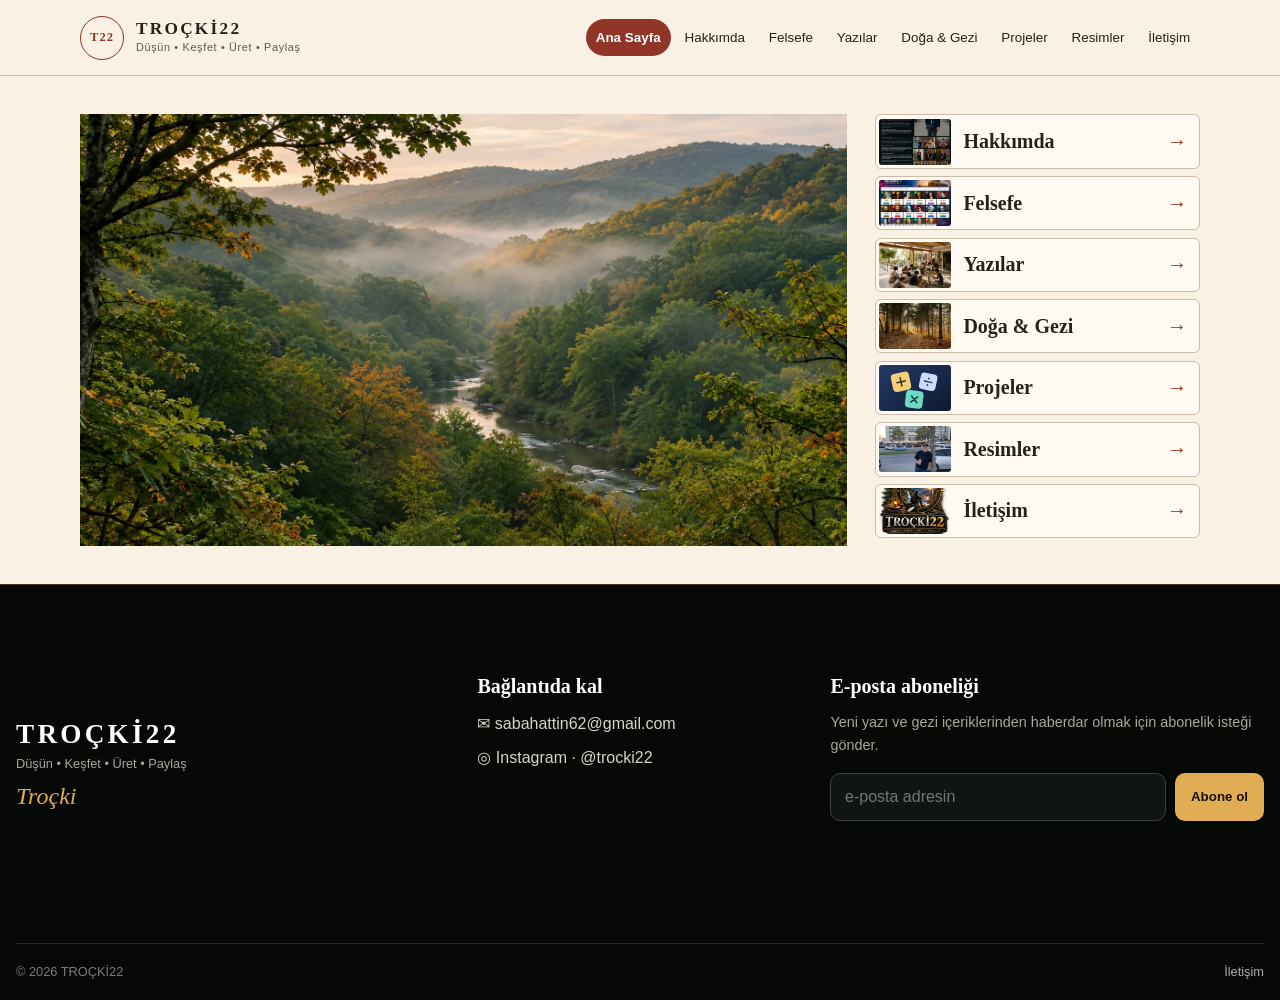
==== commit 8d6c386a: "Refresh homepage with forest image and section cards" ====
--- a/index.html
+++ b/index.html
@@ -7,6 +7,7 @@
   <title>TROÇKİ22 · Düşün, Keşfet, Üret, Paylaş</title>
   <link rel="stylesheet" href="assets/css/legacy.css">
   <link rel="stylesheet" href="assets/css/site.css">
+  <link rel="stylesheet" href="assets/css/home.css">
   <script defer src="assets/js/site.js"></script>
 </head>
 <body data-page="home">
@@ -30,59 +31,44 @@
 <a href="iletisim.html">İletişim</a>
   </nav>
 </header>
-  <main id="icerik">
-    <section class="home-hero" style="--hero-image:url('assets/images/img-61cc40afbd11060c0e41.webp')">
-      <div class="home-hero-copy">
-        <p class="eyebrow">KİŞİSEL DÜŞÜNCE VE YAŞAM ARŞİVİ</p>
-        <h1>TROÇKİ<span>22</span></h1>
-        <p>Felsefeden doğaya, yazılardan projelere uzanan bağımsız bir düşünce ve üretim alanı.</p>
-        <a href="#bolumler">Yedi bölümü keşfet <span aria-hidden="true">↓</span></a>
-      </div>
-    </section>
-    <section class="home-sections" id="bolumler">
-      <header><p class="eyebrow">AYRI SAYFALAR • HIZLI ERİŞİM</p><h2>Yedi bölüm, yedi ayrı yol</h2><p>Her bölüm artık kendi sayfasında açılır; yalnızca seçtiğin içerik yüklenir.</p></header>
-      <div class="section-card-grid"><a class="section-card" href="hakkimda.html">
-  <span class="section-number">01</span>
-  <h2>Hakkımda</h2>
-  <p>Haydarpaşa’dan toprağa, felsefeden üretime uzanan kişisel yolculuğum.</p>
-  <b>Sayfayı aç <span aria-hidden="true">→</span></b>
-</a><a class="section-card" href="felsefe.html">
-  <span class="section-number">02</span>
-  <h2>Felsefe</h2>
-  <p>Antik Çağ’dan anarşist düşünceye uzanan filozoflar, kavramlar ve özgürlük arayışları.</p>
-  <b>Sayfayı aç <span aria-hidden="true">→</span></b>
-</a><a class="section-card" href="yazilar.html">
-  <span class="section-number">03</span>
-  <h2>Yazılar</h2>
-  <p>Toplum, insan, bilim, etik, ekoloji ve özgürlük üzerine uzun okumalar.</p>
-  <b>Sayfayı aç <span aria-hidden="true">→</span></b>
-</a><a class="section-card" href="doga-gezi.html">
-  <span class="section-number">04</span>
-  <h2>Doğa &amp; Gezi</h2>
-  <p>Ormanlardan vadilere, şehirlerden uzak coğrafyalara uzanan gezi notları ve fotoğraflar.</p>
-  <b>Sayfayı aç <span aria-hidden="true">→</span></b>
-</a><a class="section-card" href="projeler.html">
-  <span class="section-number">05</span>
-  <h2>Projeler</h2>
-  <p>Tarım, sağlık, üretim ve günlük yaşam için geliştirdiğim uygulamalar ve çalışmalar.</p>
-  <b>Sayfayı aç <span aria-hidden="true">→</span></b>
-</a><a class="section-card" href="resimler.html">
-  <span class="section-number">06</span>
-  <h2>Resimler</h2>
-  <p>Yaşamdan, dostluklardan, Haydarpaşa’dan ve yolculuklardan kalan kişisel kareler.</p>
-  <b>Sayfayı aç <span aria-hidden="true">→</span></b>
-</a><a class="section-card" href="iletisim.html">
-  <span class="section-number">07</span>
-  <h2>İletişim</h2>
-  <p>Düşüncelerini, önerilerini ve birlikte üretmek istediğin fikirleri benimle paylaş.</p>
-  <b>Sayfayı aç <span aria-hidden="true">→</span></b>
-</a></div>
-    </section>
+  <main id="icerik" class="home-edition">
+    <img class="home-nature-image" src="assets/images/anasayfa-sisli-orman-vadisi.webp" alt="Sabah sisinin örttüğü orman vadisi ve ağaçların arasından kıvrılan nehir" width="1672" height="941" fetchpriority="high">
+    <nav aria-label="Site bölümleri">
+      <ul class="home-section-cards">
+        <li><a href="hakkimda.html">
+          <img src="assets/images/img-41b72321bd28e7533791.webp" alt="" width="72" height="46" decoding="async">
+          <span>Hakkımda</span><span aria-hidden="true">→</span>
+        </a></li>
+        <li><a href="felsefe.html">
+          <img src="assets/images/img-93e6f6aeabf8e36987c3.webp" alt="" width="72" height="46" decoding="async">
+          <span>Felsefe</span><span aria-hidden="true">→</span>
+        </a></li>
+        <li><a href="yazilar.html">
+          <img src="assets/images/img-3f33e8860196591fd686.webp" alt="" width="72" height="46" decoding="async">
+          <span>Yazılar</span><span aria-hidden="true">→</span>
+        </a></li>
+        <li><a href="doga-gezi.html">
+          <img src="assets/images/laladere-sonbahar-yuruyus.webp" alt="" width="72" height="46" decoding="async" loading="lazy">
+          <span>Doğa &amp; Gezi</span><span aria-hidden="true">→</span>
+        </a></li>
+        <li><a href="projeler.html">
+          <img src="assets/images/trocki-matematik12-card.svg" alt="" width="72" height="46" decoding="async" loading="lazy">
+          <span>Projeler</span><span aria-hidden="true">→</span>
+        </a></li>
+        <li><a href="resimler.html">
+          <img src="assets/images/img-10a3ed464838a4666a5a.webp" alt="" width="72" height="46" decoding="async" loading="lazy">
+          <span>Resimler</span><span aria-hidden="true">→</span>
+        </a></li>
+        <li><a href="iletisim.html">
+          <img src="assets/images/img-24638239a291be96070a.webp" alt="" width="72" height="46" decoding="async" loading="lazy">
+          <span>İletişim</span><span aria-hidden="true">→</span>
+        </a></li>
+      </ul>
+    </nav>
   </main>
   <footer class="site-footer">
   <div class="footer-grid">
     <div class="footer-brand">
-      <img src="assets/images/img-24638239a291be96070a.webp" alt="TROÇKİ22 marka görseli" loading="lazy" decoding="async">
       <div><strong>TROÇKİ22</strong><p>Düşün • Keşfet • Üret • Paylaş</p><span class="signature">Troçki</span></div>
     </div>
     <div class="footer-contact">
--- a/assets/css/home.css
+++ b/assets/css/home.css
@@ -0,0 +1,90 @@
+body[data-page="home"] {
+  --home-paper: #f8f1e4;
+  --home-ink: #282019;
+  --home-accent: #903528;
+  --home-rule: #cbbba9;
+  --home-width: 1120px;
+  background: var(--home-paper);
+  color: var(--home-ink);
+}
+
+[data-page="home"] .site-header {
+  padding-inline: max(1rem, calc((100% - var(--home-width)) / 2));
+  border-color: var(--home-rule);
+  background: var(--home-paper);
+}
+
+[data-page="home"] .site-logo strong,
+[data-page="home"] .site-nav a { color: var(--home-ink); }
+[data-page="home"] .site-logo small { color: #6a5748; }
+[data-page="home"] .site-logo-mark { border-color: var(--home-accent); color: var(--home-accent); }
+[data-page="home"] .site-nav a:hover,
+[data-page="home"] .site-nav a:focus-visible { background: #eadbc9; }
+[data-page="home"] .site-nav a.active { background: var(--home-accent); color: white; }
+
+.home-edition {
+  display: grid;
+  grid-template-columns: minmax(0, 1fr) minmax(250px, 29%);
+  align-items: start;
+  gap: clamp(.85rem, 2.5vw, 1.75rem);
+  width: min(var(--home-width), calc(100% - 2rem));
+  margin-inline: auto;
+  padding-block: clamp(1rem, 3vw, 2.5rem);
+}
+
+.home-nature-image {
+  display: block;
+  width: 100%;
+  height: auto;
+  aspect-ratio: 16 / 9;
+  object-fit: cover;
+}
+
+.home-section-cards {
+  display: grid;
+  gap: .45rem;
+  margin: 0;
+  padding: 0;
+  list-style: none;
+}
+
+.home-section-cards a {
+  display: grid;
+  grid-template-columns: 72px minmax(0, 1fr) auto;
+  align-items: center;
+  gap: .75rem;
+  min-height: 54px;
+  padding: .2rem .75rem .2rem .2rem;
+  border: 1px solid var(--home-rule);
+  border-radius: 6px;
+  background: #fffaf1;
+  color: var(--home-ink);
+  font: 700 clamp(1rem, 2vw, 1.25rem)/1.15 Georgia, serif;
+  text-decoration: none;
+}
+
+.home-section-cards a:hover,
+.home-section-cards a:focus-visible {
+  border-color: var(--home-accent);
+  background: #f0e1ce;
+}
+
+.home-section-cards img {
+  display: block;
+  width: 72px;
+  height: 46px;
+  border-radius: 3px;
+  object-fit: cover;
+}
+
+.home-section-cards [aria-hidden="true"] { color: var(--home-accent); }
+
+@media (max-width: 1100px) {
+  [data-page="home"] .site-nav { background: var(--home-paper); border-color: var(--home-rule); }
+  [data-page="home"] .nav-toggle { background: var(--home-paper); border-color: var(--home-rule); }
+  [data-page="home"] .nav-toggle span { background: var(--home-accent); }
+}
+
+@media (max-width: 720px) {
+  .home-edition { grid-template-columns: minmax(0, 1fr); }
+}
